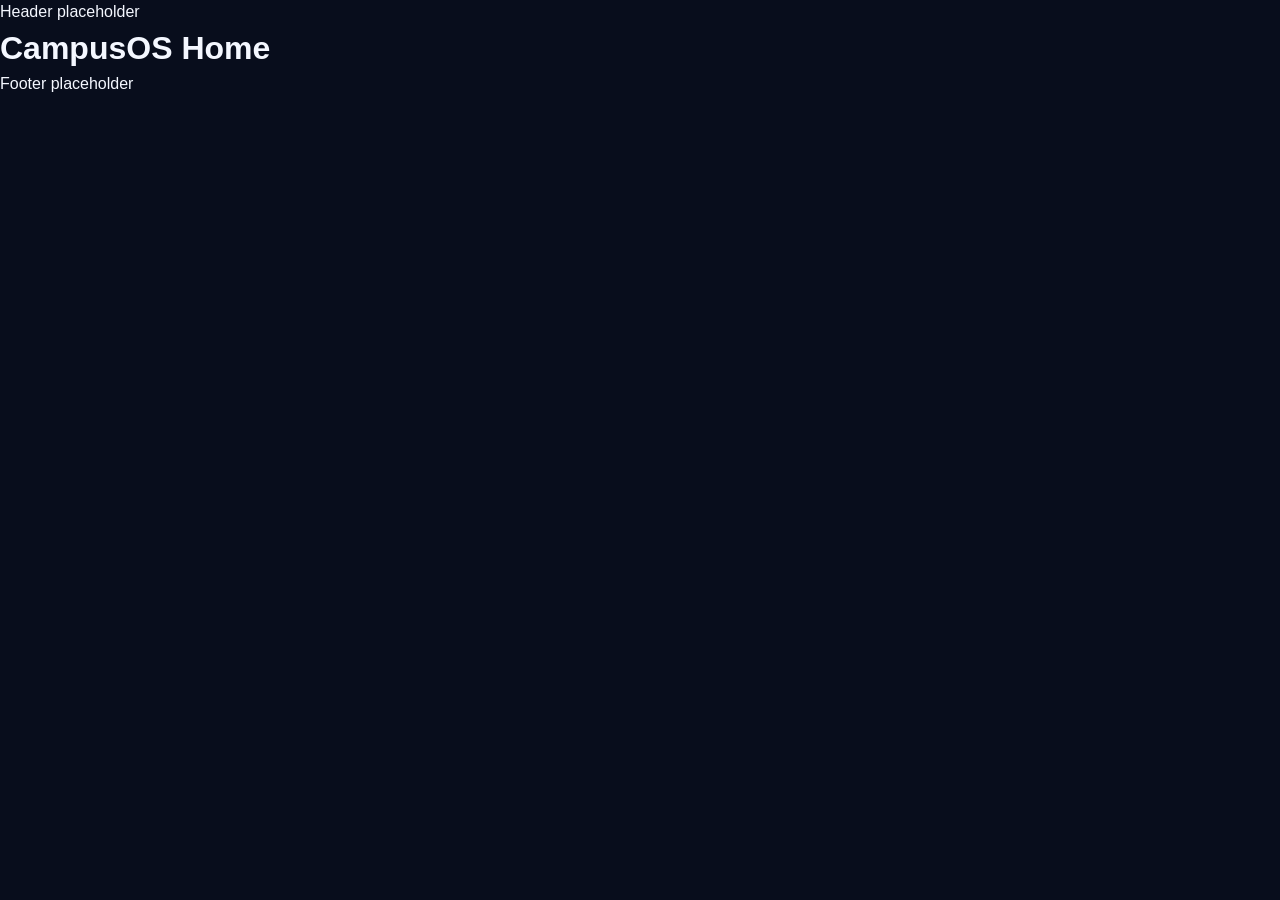
==== campus-os/index.html @ 4cfa447f "Create semantic multi-page project structure" ====
<!doctype html>
<html lang="en">
  <head>
    <meta charset="utf-8">
    <meta name="viewport" content="width=device-width, initial-scale=1">
    <title>CampusOS | Home</title>
    <link rel="stylesheet" href="css/style.css">
    <script src="js/main.js" defer></script>
  </head>
  <body>
    <header>
      <p>Header placeholder</p>
    </header>

    <main>
      <h1>CampusOS Home</h1>
    </main>

    <footer>
      <p>Footer placeholder</p>
    </footer>
  </body>
</html>
---- campus-os/css/style.css ----
:root {
  --background: #080d1c;
  --surface: #10182b;
  --surface-light: #18233b;
  --text-primary: #f4f7ff;
  --text-secondary: #aab5ca;
  --cyan-accent: #43d9ff;
  --violet-accent: #9b7bff;
  --success: #48d597;
  --warning: #f5bd5c;
  --danger: #ff6f91;
  --border-color: rgba(151, 181, 231, 0.22);
  --border-radius: 12px;
  --transition-timing: 180ms ease;
}

*,
*::before,
*::after {
  box-sizing: border-box;
  margin: 0;
  padding: 0;
}

body {
  min-height: 100vh;
  background-color: var(--background);
  color: var(--text-primary);
  font-family: Arial, Helvetica, sans-serif;
  line-height: 1.5;
}
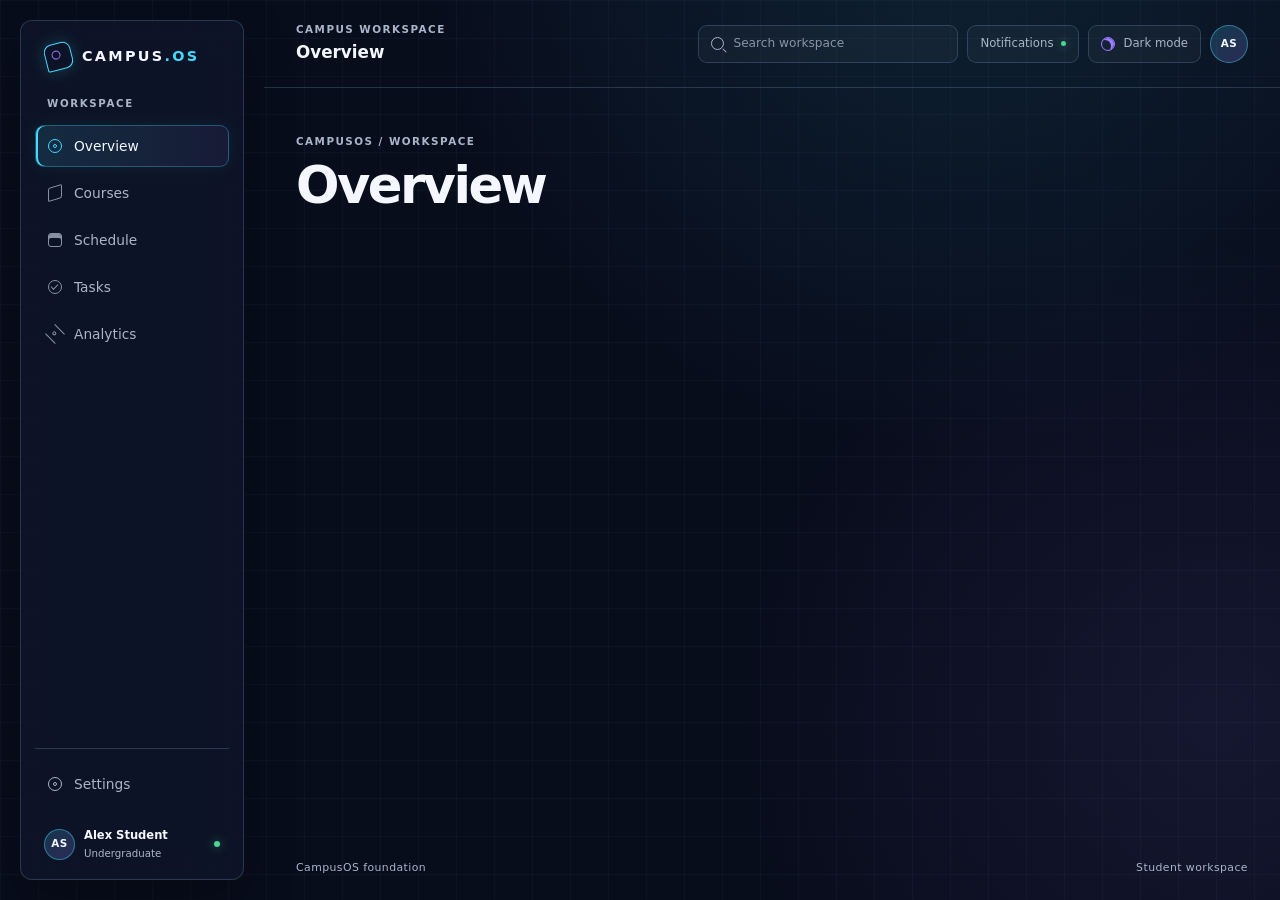
==== commit efa5bcc9: "Build shared CampusOS sidebar and top navigation" ====
--- a/campus-os/index.html
+++ b/campus-os/index.html
@@ -3,21 +3,97 @@
   <head>
     <meta charset="utf-8">
     <meta name="viewport" content="width=device-width, initial-scale=1">
-    <title>CampusOS | Home</title>
+    <title>CampusOS | Overview</title>
     <link rel="stylesheet" href="css/style.css">
     <script src="js/main.js" defer></script>
   </head>
-  <body>
-    <header>
-      <p>Header placeholder</p>
-    </header>
+  <body data-page="overview">
+    <div class="app-shell">
+      <aside class="sidebar" aria-label="CampusOS sidebar">
+        <a class="brand" href="index.html" aria-label="CampusOS overview">
+          <span class="brand-mark" aria-hidden="true"></span>
+          <span class="brand-word">CAMPUS<span>.OS</span></span>
+        </a>
 
-    <main>
-      <h1>CampusOS Home</h1>
-    </main>
+        <nav class="primary-nav" aria-label="Primary navigation">
+          <p class="nav-section-label">Workspace</p>
+          <a class="nav-link" data-page-link="overview" href="index.html">
+            <span class="nav-mark nav-mark-overview" aria-hidden="true"></span>
+            <span>Overview</span>
+          </a>
+          <a class="nav-link" data-page-link="courses" href="courses.html">
+            <span class="nav-mark nav-mark-courses" aria-hidden="true"></span>
+            <span>Courses</span>
+          </a>
+          <a class="nav-link" data-page-link="schedule" href="schedule.html">
+            <span class="nav-mark nav-mark-schedule" aria-hidden="true"></span>
+            <span>Schedule</span>
+          </a>
+          <a class="nav-link" data-page-link="tasks" href="tasks.html">
+            <span class="nav-mark nav-mark-tasks" aria-hidden="true"></span>
+            <span>Tasks</span>
+          </a>
+          <a class="nav-link" data-page-link="analytics" href="analytics.html">
+            <span class="nav-mark nav-mark-analytics" aria-hidden="true"></span>
+            <span>Analytics</span>
+          </a>
+        </nav>
 
-    <footer>
-      <p>Footer placeholder</p>
-    </footer>
+        <div class="sidebar-bottom">
+          <button class="sidebar-action" type="button">
+            <span class="settings-mark" aria-hidden="true"></span>
+            <span>Settings</span>
+          </button>
+
+          <div class="profile-preview">
+            <span class="profile-avatar" aria-hidden="true">AS</span>
+            <span class="profile-copy">
+              <strong>Alex Student</strong>
+              <span>Undergraduate</span>
+            </span>
+            <span class="online-indicator" aria-label="Online"></span>
+          </div>
+        </div>
+      </aside>
+
+      <div class="app-frame">
+        <header class="topbar">
+          <div class="topbar-heading">
+            <span class="topbar-overline">Campus workspace</span>
+            <span class="page-label" data-page-label>Overview</span>
+          </div>
+
+          <div class="topbar-actions">
+            <label class="search-field">
+              <span class="visually-hidden">Search CampusOS</span>
+              <span class="search-mark" aria-hidden="true"></span>
+              <input type="search" placeholder="Search workspace" autocomplete="off">
+            </label>
+
+            <button class="notification-button" type="button" aria-label="View notifications">
+              <span>Notifications</span>
+              <span class="notification-dot" aria-hidden="true"></span>
+            </button>
+
+            <button class="theme-toggle" data-theme-toggle type="button" aria-pressed="false">
+              <span class="theme-indicator" aria-hidden="true"></span>
+              <span data-theme-label>Dark mode</span>
+            </button>
+
+            <button class="top-avatar" type="button" aria-label="Open user profile">AS</button>
+          </div>
+        </header>
+
+        <main class="page-content">
+          <p class="page-kicker">CampusOS / Workspace</p>
+          <h1>Overview</h1>
+        </main>
+
+        <footer class="app-footer">
+          <span>CampusOS foundation</span>
+          <span>Student workspace</span>
+        </footer>
+      </div>
+    </div>
   </body>
 </html>
--- a/campus-os/css/style.css
+++ b/campus-os/css/style.css
@@ -12,6 +12,26 @@
   --border-color: rgba(151, 181, 231, 0.22);
   --border-radius: 12px;
   --transition-timing: 180ms ease;
+  --grid-line: rgba(142, 173, 226, 0.045);
+  --sidebar-background: rgba(14, 22, 40, 0.86);
+  --control-background: rgba(255, 255, 255, 0.035);
+  --shadow-color: rgba(0, 0, 0, 0.3);
+}
+
+:root[data-theme="light"] {
+  color-scheme: light;
+  --background: #edf3fb;
+  --surface: #ffffff;
+  --surface-light: #e2eaf7;
+  --text-primary: #18233b;
+  --text-secondary: #5c6b83;
+  --cyan-accent: #087f9f;
+  --violet-accent: #6950c7;
+  --border-color: rgba(65, 91, 135, 0.2);
+  --grid-line: rgba(65, 91, 135, 0.075);
+  --sidebar-background: rgba(255, 255, 255, 0.8);
+  --control-background: rgba(24, 35, 59, 0.04);
+  --shadow-color: rgba(47, 70, 110, 0.16);
 }
 
 *,
@@ -22,10 +42,540 @@
   padding: 0;
 }
 
+html {
+  color-scheme: dark;
+}
+
 body {
+  position: relative;
+  isolation: isolate;
   min-height: 100vh;
+  overflow-x: hidden;
   background-color: var(--background);
-  color: var(--text-primary);
-  font-family: Arial, Helvetica, sans-serif;
+  background-image:
+    radial-gradient(circle at 75% -10%, rgba(67, 217, 255, 0.1), transparent 34rem),
+    radial-gradient(circle at 95% 80%, rgba(155, 123, 255, 0.09), transparent 30rem);
+  color: var(--text-primary);
+  font-family: Inter, ui-sans-serif, system-ui, -apple-system, BlinkMacSystemFont, "Segoe UI", sans-serif;
   line-height: 1.5;
 }
+
+body::before {
+  position: fixed;
+  z-index: 0;
+  inset: 0;
+  background-image:
+    linear-gradient(var(--grid-line) 1px, transparent 1px),
+    linear-gradient(90deg, var(--grid-line) 1px, transparent 1px);
+  background-size: 38px 38px;
+  content: "";
+  pointer-events: none;
+}
+
+button,
+input {
+  font: inherit;
+}
+
+button,
+a {
+  -webkit-tap-highlight-color: transparent;
+}
+
+button {
+  border: 0;
+}
+
+a {
+  color: inherit;
+  text-decoration: none;
+}
+
+.app-shell {
+  position: relative;
+  z-index: 1;
+  display: grid;
+  grid-template-columns: 264px minmax(0, 1fr);
+  min-height: 100vh;
+  width: 100%;
+}
+
+.sidebar {
+  position: fixed;
+  top: 20px;
+  bottom: 20px;
+  left: 20px;
+  z-index: 2;
+  display: flex;
+  width: 224px;
+  flex-direction: column;
+  padding: 22px 14px 14px;
+  background: var(--sidebar-background);
+  backdrop-filter: blur(18px);
+  border: 1px solid var(--border-color);
+  border-radius: var(--border-radius);
+  box-shadow: 0 20px 50px var(--shadow-color);
+}
+
+.brand {
+  display: inline-flex;
+  align-items: center;
+  gap: 10px;
+  padding: 0 10px 26px;
+}
+
+.brand-mark {
+  position: relative;
+  display: inline-block;
+  width: 27px;
+  height: 27px;
+  border: 1px solid var(--cyan-accent);
+  border-radius: 8px 8px 8px 2px;
+  box-shadow: 0 0 16px rgba(67, 217, 255, 0.22);
+  transform: rotate(-14deg);
+}
+
+.brand-mark::after {
+  position: absolute;
+  top: 6px;
+  left: 6px;
+  width: 9px;
+  height: 9px;
+  border: 1px solid var(--violet-accent);
+  border-radius: 50%;
+  content: "";
+}
+
+.brand-word {
+  color: var(--text-primary);
+  font-size: 0.9rem;
+  font-weight: 750;
+  letter-spacing: 0.16em;
+}
+
+.brand-word span {
+  color: var(--cyan-accent);
+}
+
+.primary-nav {
+  display: flex;
+  flex-direction: column;
+  gap: 5px;
+}
+
+.nav-section-label {
+  padding: 0 12px 9px;
+  color: var(--text-secondary);
+  font-size: 0.64rem;
+  font-weight: 700;
+  letter-spacing: 0.16em;
+  text-transform: uppercase;
+}
+
+.nav-link,
+.sidebar-action {
+  display: flex;
+  align-items: center;
+  gap: 12px;
+  min-height: 42px;
+  padding: 0 12px;
+  border: 1px solid transparent;
+  border-radius: 9px;
+  color: var(--text-secondary);
+  cursor: pointer;
+  font-size: 0.86rem;
+  text-align: left;
+  transition: background-color var(--transition-timing), border-color var(--transition-timing), color var(--transition-timing), box-shadow var(--transition-timing), transform var(--transition-timing);
+}
+
+.nav-link:hover,
+.sidebar-action:hover {
+  background: var(--control-background);
+  color: var(--text-primary);
+  transform: translateX(2px);
+}
+
+.nav-link.is-active {
+  background: linear-gradient(90deg, rgba(67, 217, 255, 0.13), rgba(155, 123, 255, 0.08));
+  border-color: rgba(67, 217, 255, 0.3);
+  box-shadow: inset 2px 0 0 var(--cyan-accent), 0 0 18px rgba(67, 217, 255, 0.08);
+  color: var(--text-primary);
+}
+
+.nav-mark,
+.settings-mark,
+.search-mark,
+.theme-indicator {
+  position: relative;
+  display: inline-block;
+  flex: 0 0 auto;
+}
+
+.nav-mark {
+  width: 14px;
+  height: 14px;
+  border: 1px solid currentColor;
+  opacity: 0.78;
+  transition: border-color var(--transition-timing), opacity var(--transition-timing), transform var(--transition-timing);
+}
+
+.nav-link.is-active .nav-mark,
+.nav-link:hover .nav-mark {
+  color: var(--cyan-accent);
+  opacity: 1;
+}
+
+.nav-mark-overview {
+  border-radius: 50%;
+}
+
+.nav-mark-overview::after,
+.nav-mark-analytics::after {
+  position: absolute;
+  width: 4px;
+  height: 4px;
+  border: 1px solid currentColor;
+  border-radius: 50%;
+  content: "";
+}
+
+.nav-mark-overview::after {
+  top: 4px;
+  left: 4px;
+}
+
+.nav-mark-courses {
+  border-radius: 2px;
+  transform: skewY(-18deg);
+}
+
+.nav-mark-schedule {
+  border-radius: 3px;
+  box-shadow: inset 0 4px 0 currentColor;
+}
+
+.nav-mark-tasks {
+  border-radius: 50%;
+}
+
+.nav-mark-tasks::after {
+  position: absolute;
+  top: 3px;
+  left: 2px;
+  width: 7px;
+  height: 4px;
+  border-bottom: 1px solid currentColor;
+  border-left: 1px solid currentColor;
+  content: "";
+  transform: rotate(-45deg);
+}
+
+.nav-mark-analytics {
+  border-width: 1px 0;
+  transform: rotate(45deg);
+}
+
+.nav-mark-analytics::after {
+  top: 4px;
+  left: 4px;
+}
+
+.sidebar-bottom {
+  display: flex;
+  flex-direction: column;
+  gap: 12px;
+  margin-top: auto;
+  padding-top: 14px;
+  border-top: 1px solid var(--border-color);
+}
+
+.sidebar-action {
+  width: 100%;
+  background: transparent;
+  cursor: pointer;
+}
+
+.settings-mark {
+  width: 14px;
+  height: 14px;
+  border: 1px solid currentColor;
+  border-radius: 50%;
+}
+
+.settings-mark::after {
+  position: absolute;
+  top: 4px;
+  left: 4px;
+  width: 4px;
+  height: 4px;
+  border: 1px solid currentColor;
+  border-radius: 50%;
+  content: "";
+}
+
+.profile-preview {
+  display: flex;
+  align-items: center;
+  gap: 9px;
+  padding: 10px 9px 4px;
+}
+
+.profile-avatar,
+.top-avatar {
+  display: inline-grid;
+  flex: 0 0 auto;
+  place-items: center;
+  border: 1px solid rgba(67, 217, 255, 0.45);
+  border-radius: 50%;
+  background: linear-gradient(145deg, rgba(67, 217, 255, 0.18), rgba(155, 123, 255, 0.22));
+  color: var(--text-primary);
+  font-size: 0.65rem;
+  font-weight: 750;
+  letter-spacing: 0.04em;
+}
+
+.profile-avatar {
+  width: 31px;
+  height: 31px;
+}
+
+.profile-copy {
+  display: flex;
+  min-width: 0;
+  flex: 1;
+  flex-direction: column;
+  gap: 1px;
+}
+
+.profile-copy strong {
+  overflow: hidden;
+  color: var(--text-primary);
+  font-size: 0.72rem;
+  font-weight: 650;
+  text-overflow: ellipsis;
+  white-space: nowrap;
+}
+
+.profile-copy span {
+  color: var(--text-secondary);
+  font-size: 0.64rem;
+}
+
+.online-indicator,
+.notification-dot {
+  display: inline-block;
+  width: 6px;
+  height: 6px;
+  border-radius: 50%;
+  background: var(--success);
+  box-shadow: 0 0 10px rgba(72, 213, 151, 0.55);
+}
+
+.app-frame {
+  display: flex;
+  min-width: 0;
+  min-height: 100vh;
+  flex-direction: column;
+  grid-column: 2;
+}
+
+.topbar {
+  display: flex;
+  min-height: 88px;
+  align-items: center;
+  justify-content: space-between;
+  gap: 20px;
+  padding: 20px 32px;
+  border-bottom: 1px solid var(--border-color);
+}
+
+.topbar-heading {
+  display: flex;
+  flex-direction: column;
+  gap: 2px;
+}
+
+.topbar-overline,
+.page-kicker {
+  color: var(--text-secondary);
+  font-size: 0.65rem;
+  font-weight: 700;
+  letter-spacing: 0.14em;
+  text-transform: uppercase;
+}
+
+.page-label {
+  color: var(--text-primary);
+  font-size: 1.05rem;
+  font-weight: 650;
+}
+
+.topbar-actions {
+  display: flex;
+  align-items: center;
+  justify-content: flex-end;
+  gap: 9px;
+}
+
+.search-field,
+.notification-button,
+.theme-toggle {
+  display: flex;
+  height: 38px;
+  align-items: center;
+  border: 1px solid var(--border-color);
+  border-radius: 9px;
+  background: var(--control-background);
+  color: var(--text-secondary);
+}
+
+.search-field {
+  width: min(27vw, 260px);
+  gap: 9px;
+  padding: 0 12px;
+}
+
+.search-field:focus-within {
+  border-color: rgba(67, 217, 255, 0.55);
+  box-shadow: 0 0 0 3px rgba(67, 217, 255, 0.08);
+}
+
+.search-field input {
+  width: 100%;
+  min-width: 0;
+  border: 0;
+  outline: 0;
+  background: transparent;
+  color: var(--text-primary);
+  font-size: 0.76rem;
+}
+
+.search-field input::placeholder {
+  color: var(--text-secondary);
+  opacity: 0.78;
+}
+
+.search-mark {
+  width: 13px;
+  height: 13px;
+  border: 1px solid currentColor;
+  border-radius: 50%;
+}
+
+.search-mark::after {
+  position: absolute;
+  right: -4px;
+  bottom: -2px;
+  width: 5px;
+  border-top: 1px solid currentColor;
+  content: "";
+  transform: rotate(45deg);
+}
+
+.notification-button,
+.theme-toggle {
+  gap: 8px;
+  padding: 0 12px;
+  cursor: pointer;
+  font-size: 0.73rem;
+  transition: background-color var(--transition-timing), border-color var(--transition-timing), color var(--transition-timing), transform var(--transition-timing);
+}
+
+.notification-button:hover,
+.theme-toggle:hover {
+  border-color: rgba(67, 217, 255, 0.45);
+  background: rgba(67, 217, 255, 0.08);
+  color: var(--text-primary);
+  transform: translateY(-1px);
+}
+
+.notification-dot {
+  width: 5px;
+  height: 5px;
+}
+
+.theme-indicator {
+  width: 14px;
+  height: 14px;
+  border: 1px solid var(--violet-accent);
+  border-radius: 50%;
+  box-shadow: inset -3px 2px 0 var(--violet-accent);
+  transition: background-color var(--transition-timing), box-shadow var(--transition-timing);
+}
+
+:root[data-theme="light"] .theme-indicator {
+  background: var(--warning);
+  border-color: var(--warning);
+  box-shadow: none;
+}
+
+.top-avatar {
+  width: 38px;
+  height: 38px;
+  cursor: pointer;
+  transition: border-color var(--transition-timing), transform var(--transition-timing), box-shadow var(--transition-timing);
+}
+
+.top-avatar:hover {
+  border-color: var(--cyan-accent);
+  box-shadow: 0 0 15px rgba(67, 217, 255, 0.18);
+  transform: translateY(-1px);
+}
+
+.page-content {
+  flex: 1;
+  padding: 46px 32px;
+}
+
+.page-content h1 {
+  max-width: 720px;
+  margin-top: 9px;
+  color: var(--text-primary);
+  font-size: clamp(2rem, 4vw, 3.6rem);
+  font-weight: 650;
+  letter-spacing: -0.05em;
+  line-height: 1.05;
+}
+
+.app-footer {
+  display: flex;
+  justify-content: space-between;
+  gap: 20px;
+  padding: 18px 32px 24px;
+  color: var(--text-secondary);
+  font-size: 0.68rem;
+  letter-spacing: 0.04em;
+}
+
+.visually-hidden {
+  position: absolute;
+  width: 1px;
+  height: 1px;
+  padding: 0;
+  overflow: hidden;
+  clip: rect(0, 0, 0, 0);
+  white-space: nowrap;
+  border: 0;
+}
+
+@media (max-width: 980px) {
+  .app-shell {
+    grid-template-columns: 224px minmax(0, 1fr);
+  }
+
+  .sidebar {
+    left: 14px;
+    width: 196px;
+  }
+
+  .topbar,
+  .page-content,
+  .app-footer {
+    padding-right: 22px;
+    padding-left: 22px;
+  }
+
+  .search-field {
+    width: 190px;
+  }
+}
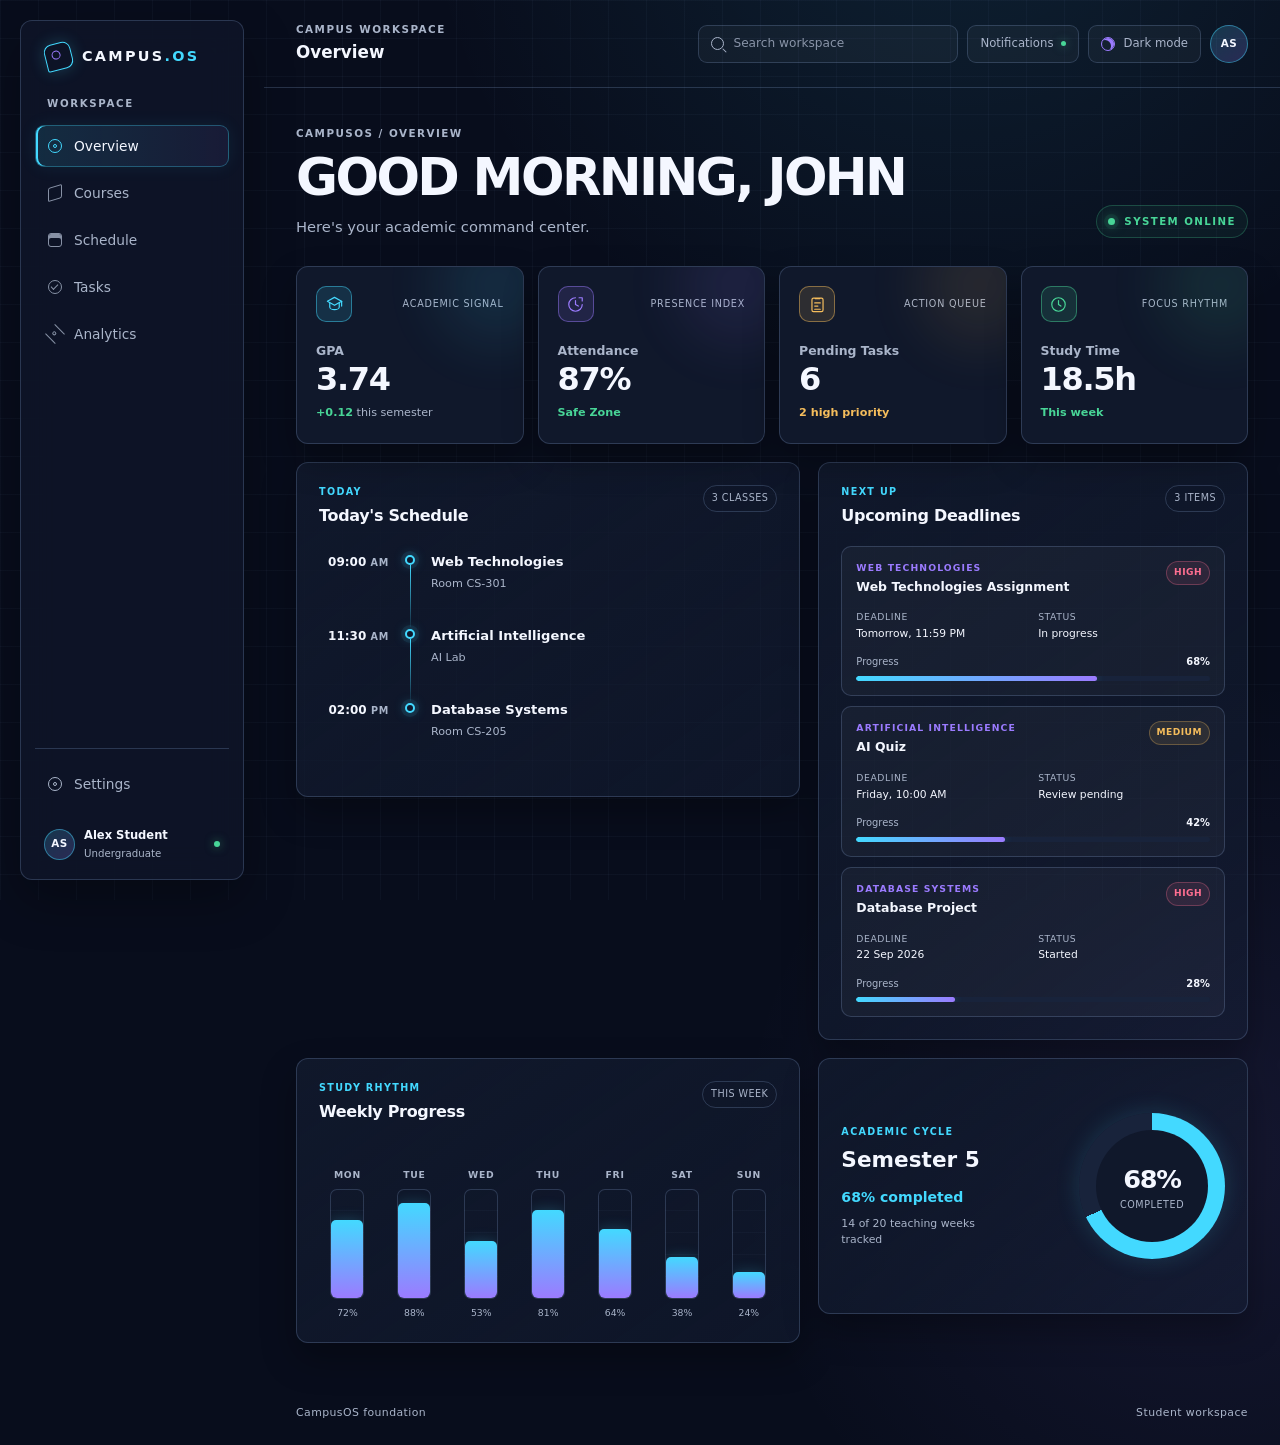
==== commit c49004d2: "Create futuristic academic overview dashboard" ====
--- a/campus-os/index.html
+++ b/campus-os/index.html
@@ -84,9 +84,223 @@
           </div>
         </header>
 
-        <main class="page-content">
-          <p class="page-kicker">CampusOS / Workspace</p>
-          <h1>Overview</h1>
+        <main class="page-content dashboard-content">
+          <section class="welcome-header" aria-labelledby="welcome-heading">
+            <div>
+              <p class="page-kicker">CampusOS / Overview</p>
+              <h1 id="welcome-heading" class="welcome-title"><span data-greeting>Good Evening</span>, John</h1>
+              <p class="welcome-subtitle">Here's your academic command center.</p>
+            </div>
+
+            <div class="system-status" role="status">
+              <span class="status-pulse" aria-hidden="true"></span>
+              <span>SYSTEM ONLINE</span>
+            </div>
+          </section>
+
+          <section aria-labelledby="statistics-heading">
+            <h2 id="statistics-heading" class="visually-hidden">Academic statistics</h2>
+            <div class="stats-grid">
+              <article class="stat-card stat-card-cyan">
+                <div class="stat-card-top">
+                  <span class="stat-icon" aria-hidden="true">
+                    <svg viewBox="0 0 24 24" role="img">
+                      <path d="m3 8 9-5 9 5-9 5-9-5Z"></path>
+                      <path d="M6 10.2V15c0 1.8 2.7 3.5 6 3.5s6-1.7 6-3.5v-4.8"></path>
+                      <path d="M21 8v6"></path>
+                    </svg>
+                  </span>
+                  <span class="stat-category">Academic signal</span>
+                </div>
+                <p class="stat-name">GPA</p>
+                <p class="stat-value">3.74</p>
+                <p class="stat-meta"><span class="stat-positive">+0.12</span> this semester</p>
+              </article>
+
+              <article class="stat-card stat-card-violet">
+                <div class="stat-card-top">
+                  <span class="stat-icon" aria-hidden="true">
+                    <svg viewBox="0 0 24 24" role="img">
+                      <path d="M12 3.5a8.5 8.5 0 1 0 8.5 8.5"></path>
+                      <path d="M12 7v5l3.5 2"></path>
+                      <path d="M16.5 3.5h4v4"></path>
+                    </svg>
+                  </span>
+                  <span class="stat-category">Presence index</span>
+                </div>
+                <p class="stat-name">Attendance</p>
+                <p class="stat-value">87%</p>
+                <p class="stat-meta"><span class="stat-positive">Safe Zone</span></p>
+              </article>
+
+              <article class="stat-card stat-card-warning">
+                <div class="stat-card-top">
+                  <span class="stat-icon" aria-hidden="true">
+                    <svg viewBox="0 0 24 24" role="img">
+                      <rect x="5" y="4" width="14" height="17" rx="2"></rect>
+                      <path d="M9 4.5h6M8.5 10h7M8.5 14h4M8.5 18h7"></path>
+                    </svg>
+                  </span>
+                  <span class="stat-category">Action queue</span>
+                </div>
+                <p class="stat-name">Pending Tasks</p>
+                <p class="stat-value">6</p>
+                <p class="stat-meta"><span class="stat-warning">2 high priority</span></p>
+              </article>
+
+              <article class="stat-card stat-card-success">
+                <div class="stat-card-top">
+                  <span class="stat-icon" aria-hidden="true">
+                    <svg viewBox="0 0 24 24" role="img">
+                      <circle cx="12" cy="12" r="8.5"></circle>
+                      <path d="M12 7v5l3 2"></path>
+                    </svg>
+                  </span>
+                  <span class="stat-category">Focus rhythm</span>
+                </div>
+                <p class="stat-name">Study Time</p>
+                <p class="stat-value">18.5h</p>
+                <p class="stat-meta"><span class="stat-positive">This week</span></p>
+              </article>
+            </div>
+          </section>
+
+          <div class="dashboard-layout">
+            <section class="dashboard-panel schedule-panel" aria-labelledby="schedule-heading">
+              <div class="panel-heading">
+                <div>
+                  <p class="panel-kicker">Today</p>
+                  <h2 id="schedule-heading">Today's Schedule</h2>
+                </div>
+                <span class="panel-tag">3 classes</span>
+              </div>
+
+              <ol class="timeline">
+                <li class="timeline-item">
+                  <time class="timeline-time" datetime="09:00">09:00 <span>AM</span></time>
+                  <span class="timeline-rail" aria-hidden="true"><span class="timeline-node"></span></span>
+                  <div class="timeline-event">
+                    <h3>Web Technologies</h3>
+                    <p>Room CS-301</p>
+                  </div>
+                </li>
+                <li class="timeline-item">
+                  <time class="timeline-time" datetime="11:30">11:30 <span>AM</span></time>
+                  <span class="timeline-rail" aria-hidden="true"><span class="timeline-node"></span></span>
+                  <div class="timeline-event">
+                    <h3>Artificial Intelligence</h3>
+                    <p>AI Lab</p>
+                  </div>
+                </li>
+                <li class="timeline-item">
+                  <time class="timeline-time" datetime="14:00">02:00 <span>PM</span></time>
+                  <span class="timeline-rail" aria-hidden="true"><span class="timeline-node"></span></span>
+                  <div class="timeline-event">
+                    <h3>Database Systems</h3>
+                    <p>Room CS-205</p>
+                  </div>
+                </li>
+              </ol>
+            </section>
+
+            <section class="dashboard-panel deadlines-panel" aria-labelledby="deadlines-heading">
+              <div class="panel-heading">
+                <div>
+                  <p class="panel-kicker">Next up</p>
+                  <h2 id="deadlines-heading">Upcoming Deadlines</h2>
+                </div>
+                <span class="panel-tag">3 items</span>
+              </div>
+
+              <div class="deadline-list">
+                <article class="deadline-card">
+                  <div class="deadline-card-heading">
+                    <div>
+                      <p class="deadline-course">Web Technologies</p>
+                      <h3>Web Technologies Assignment</h3>
+                    </div>
+                    <span class="priority-badge priority-high">High</span>
+                  </div>
+                  <div class="deadline-info">
+                    <span><small>Deadline</small>Tomorrow, 11:59 PM</span>
+                    <span><small>Status</small>In progress</span>
+                  </div>
+                  <div class="deadline-progress">
+                    <div class="progress-label"><span>Progress</span><strong>68%</strong></div>
+                    <div class="progress-track" role="progressbar" aria-label="Web Technologies Assignment progress" aria-valuemin="0" aria-valuemax="100" aria-valuenow="68"><span style="width: 68%"></span></div>
+                  </div>
+                </article>
+
+                <article class="deadline-card">
+                  <div class="deadline-card-heading">
+                    <div>
+                      <p class="deadline-course">Artificial Intelligence</p>
+                      <h3>AI Quiz</h3>
+                    </div>
+                    <span class="priority-badge priority-medium">Medium</span>
+                  </div>
+                  <div class="deadline-info">
+                    <span><small>Deadline</small>Friday, 10:00 AM</span>
+                    <span><small>Status</small>Review pending</span>
+                  </div>
+                  <div class="deadline-progress">
+                    <div class="progress-label"><span>Progress</span><strong>42%</strong></div>
+                    <div class="progress-track" role="progressbar" aria-label="AI Quiz progress" aria-valuemin="0" aria-valuemax="100" aria-valuenow="42"><span style="width: 42%"></span></div>
+                  </div>
+                </article>
+
+                <article class="deadline-card">
+                  <div class="deadline-card-heading">
+                    <div>
+                      <p class="deadline-course">Database Systems</p>
+                      <h3>Database Project</h3>
+                    </div>
+                    <span class="priority-badge priority-high">High</span>
+                  </div>
+                  <div class="deadline-info">
+                    <span><small>Deadline</small>22 Sep 2026</span>
+                    <span><small>Status</small>Started</span>
+                  </div>
+                  <div class="deadline-progress">
+                    <div class="progress-label"><span>Progress</span><strong>28%</strong></div>
+                    <div class="progress-track" role="progressbar" aria-label="Database Project progress" aria-valuemin="0" aria-valuemax="100" aria-valuenow="28"><span style="width: 28%"></span></div>
+                  </div>
+                </article>
+              </div>
+            </section>
+
+            <section class="dashboard-panel weekly-panel" aria-labelledby="weekly-heading">
+              <div class="panel-heading">
+                <div>
+                  <p class="panel-kicker">Study rhythm</p>
+                  <h2 id="weekly-heading">Weekly Progress</h2>
+                </div>
+                <span class="panel-tag">This week</span>
+              </div>
+
+              <ol class="weekly-bars" aria-label="Weekly study progress">
+                <li class="week-day"><span class="day-label">MON</span><span class="bar-track"><span class="bar-fill" style="height: 72%"></span></span><span class="day-value">72%</span></li>
+                <li class="week-day"><span class="day-label">TUE</span><span class="bar-track"><span class="bar-fill" style="height: 88%"></span></span><span class="day-value">88%</span></li>
+                <li class="week-day"><span class="day-label">WED</span><span class="bar-track"><span class="bar-fill" style="height: 53%"></span></span><span class="day-value">53%</span></li>
+                <li class="week-day"><span class="day-label">THU</span><span class="bar-track"><span class="bar-fill" style="height: 81%"></span></span><span class="day-value">81%</span></li>
+                <li class="week-day"><span class="day-label">FRI</span><span class="bar-track"><span class="bar-fill" style="height: 64%"></span></span><span class="day-value">64%</span></li>
+                <li class="week-day"><span class="day-label">SAT</span><span class="bar-track"><span class="bar-fill" style="height: 38%"></span></span><span class="day-value">38%</span></li>
+                <li class="week-day"><span class="day-label">SUN</span><span class="bar-track"><span class="bar-fill" style="height: 24%"></span></span><span class="day-value">24%</span></li>
+              </ol>
+            </section>
+
+            <section class="dashboard-panel semester-panel" aria-labelledby="semester-heading">
+              <div>
+                <p class="panel-kicker">Academic cycle</p>
+                <h2 id="semester-heading">Semester 5</h2>
+                <p class="semester-copy">68% completed</p>
+                <p class="semester-detail">14 of 20 teaching weeks tracked</p>
+              </div>
+              <div class="semester-ring" style="--progress: 68%" role="progressbar" aria-label="Semester 5 progress" aria-valuemin="0" aria-valuemax="100" aria-valuenow="68">
+                <div class="semester-ring-center"><strong>68%</strong><span>completed</span></div>
+              </div>
+            </section>
+          </div>
         </main>
 
         <footer class="app-footer">
--- a/campus-os/css/style.css
+++ b/campus-os/css/style.css
@@ -16,6 +16,7 @@
   --sidebar-background: rgba(14, 22, 40, 0.86);
   --control-background: rgba(255, 255, 255, 0.035);
   --shadow-color: rgba(0, 0, 0, 0.3);
+  --panel-sheen: rgba(24, 35, 59, 0.42);
 }
 
 :root[data-theme="light"] {
@@ -32,6 +33,7 @@
   --sidebar-background: rgba(255, 255, 255, 0.8);
   --control-background: rgba(24, 35, 59, 0.04);
   --shadow-color: rgba(47, 70, 110, 0.16);
+  --panel-sheen: rgba(226, 234, 247, 0.72);
 }
 
 *,
@@ -579,3 +581,591 @@
     width: 190px;
   }
 }
+
+.dashboard-content {
+  padding-top: 38px;
+  padding-bottom: 44px;
+}
+
+.welcome-header {
+  display: flex;
+  align-items: flex-end;
+  justify-content: space-between;
+  gap: 24px;
+}
+
+.welcome-title {
+  margin-top: 8px;
+  color: var(--text-primary);
+  font-size: clamp(2rem, 4vw, 3.55rem);
+  font-weight: 650;
+  letter-spacing: -0.055em;
+  line-height: 1.05;
+  text-transform: uppercase;
+}
+
+.welcome-subtitle {
+  margin-top: 12px;
+  color: var(--text-secondary);
+  font-size: 0.92rem;
+}
+
+.system-status {
+  display: inline-flex;
+  flex: 0 0 auto;
+  align-items: center;
+  gap: 9px;
+  padding: 8px 11px;
+  border: 1px solid rgba(72, 213, 151, 0.25);
+  border-radius: 999px;
+  background: rgba(72, 213, 151, 0.055);
+  color: var(--success);
+  font-size: 0.64rem;
+  font-weight: 750;
+  letter-spacing: 0.14em;
+}
+
+.status-pulse {
+  width: 7px;
+  height: 7px;
+  border-radius: 50%;
+  background: var(--success);
+  box-shadow: 0 0 0 4px rgba(72, 213, 151, 0.08), 0 0 12px rgba(72, 213, 151, 0.6);
+}
+
+.stats-grid {
+  display: grid;
+  grid-template-columns: repeat(4, minmax(0, 1fr));
+  gap: 14px;
+  margin-top: 28px;
+}
+
+.stat-card {
+  --card-accent: var(--cyan-accent);
+  --card-accent-soft: rgba(67, 217, 255, 0.13);
+  --card-border-color: rgba(67, 217, 255, 0.45);
+  position: relative;
+  min-width: 0;
+  min-height: 178px;
+  overflow: hidden;
+  padding: 19px;
+  border: 1px solid var(--border-color);
+  border-radius: var(--border-radius);
+  background: var(--surface);
+  box-shadow: 0 16px 35px var(--shadow-color);
+  transition: border-color var(--transition-timing), box-shadow var(--transition-timing), transform var(--transition-timing);
+}
+
+.stat-card::after {
+  position: absolute;
+  top: -42px;
+  right: -34px;
+  width: 120px;
+  height: 120px;
+  border-radius: 50%;
+  background: var(--card-accent);
+  content: "";
+  filter: blur(30px);
+  opacity: 0.1;
+  pointer-events: none;
+}
+
+.stat-card:hover {
+  border-color: var(--card-accent);
+  box-shadow: 0 20px 38px var(--shadow-color), 0 0 22px var(--card-accent-soft);
+  transform: translateY(-4px);
+}
+
+.stat-card-cyan {
+  --card-accent: var(--cyan-accent);
+}
+
+.stat-card-violet {
+  --card-accent: var(--violet-accent);
+  --card-accent-soft: rgba(155, 123, 255, 0.13);
+  --card-border-color: rgba(155, 123, 255, 0.45);
+}
+
+.stat-card-warning {
+  --card-accent: var(--warning);
+  --card-accent-soft: rgba(245, 189, 92, 0.13);
+  --card-border-color: rgba(245, 189, 92, 0.45);
+}
+
+.stat-card-success {
+  --card-accent: var(--success);
+  --card-accent-soft: rgba(72, 213, 151, 0.13);
+  --card-border-color: rgba(72, 213, 151, 0.45);
+}
+
+.stat-card-top {
+  display: flex;
+  align-items: center;
+  justify-content: space-between;
+  gap: 10px;
+}
+
+.stat-icon {
+  display: inline-grid;
+  width: 36px;
+  height: 36px;
+  place-items: center;
+  border: 1px solid var(--card-border-color);
+  border-radius: 10px;
+  background: var(--card-accent-soft);
+  color: var(--card-accent);
+}
+
+.stat-icon svg {
+  width: 19px;
+  height: 19px;
+  fill: none;
+  stroke: currentColor;
+  stroke-linecap: round;
+  stroke-linejoin: round;
+  stroke-width: 1.5;
+}
+
+.stat-category {
+  color: var(--text-secondary);
+  font-size: 0.6rem;
+  letter-spacing: 0.08em;
+  text-transform: uppercase;
+}
+
+.stat-name {
+  margin-top: 20px;
+  color: var(--text-secondary);
+  font-size: 0.78rem;
+  font-weight: 650;
+}
+
+.stat-value {
+  margin-top: 1px;
+  color: var(--text-primary);
+  font-size: 2rem;
+  font-weight: 650;
+  letter-spacing: -0.04em;
+  line-height: 1.1;
+}
+
+.stat-meta {
+  margin-top: 8px;
+  color: var(--text-secondary);
+  font-size: 0.7rem;
+}
+
+.stat-positive {
+  color: var(--success);
+  font-weight: 650;
+}
+
+.stat-warning {
+  color: var(--warning);
+  font-weight: 650;
+}
+
+.dashboard-layout {
+  display: grid;
+  grid-template-columns: minmax(0, 1.08fr) minmax(320px, 0.92fr);
+  align-items: start;
+  gap: 18px;
+  margin-top: 18px;
+}
+
+.dashboard-panel {
+  min-width: 0;
+  padding: 22px;
+  border: 1px solid var(--border-color);
+  border-radius: var(--border-radius);
+  background: linear-gradient(145deg, var(--surface), var(--panel-sheen));
+  box-shadow: 0 16px 35px var(--shadow-color);
+}
+
+.panel-heading {
+  display: flex;
+  align-items: flex-start;
+  justify-content: space-between;
+  gap: 16px;
+}
+
+.panel-kicker {
+  color: var(--cyan-accent);
+  font-size: 0.6rem;
+  font-weight: 750;
+  letter-spacing: 0.14em;
+  text-transform: uppercase;
+}
+
+.panel-heading h2 {
+  margin-top: 4px;
+  color: var(--text-primary);
+  font-size: 1rem;
+  font-weight: 650;
+  letter-spacing: -0.02em;
+}
+
+.panel-tag {
+  flex: 0 0 auto;
+  padding: 5px 8px;
+  border: 1px solid var(--border-color);
+  border-radius: 999px;
+  color: var(--text-secondary);
+  font-size: 0.6rem;
+  letter-spacing: 0.05em;
+  text-transform: uppercase;
+}
+
+.timeline {
+  list-style: none;
+  margin-top: 24px;
+}
+
+.timeline-item {
+  display: grid;
+  grid-template-columns: 70px 18px minmax(0, 1fr);
+  gap: 12px;
+  min-height: 74px;
+}
+
+.timeline-time {
+  padding-top: 1px;
+  color: var(--text-primary);
+  font-size: 0.75rem;
+  font-weight: 700;
+  text-align: right;
+}
+
+.timeline-time span {
+  color: var(--text-secondary);
+  font-size: 0.6rem;
+  font-weight: 650;
+  letter-spacing: 0.08em;
+}
+
+.timeline-rail {
+  position: relative;
+  display: flex;
+  justify-content: center;
+}
+
+.timeline-item:not(:last-child) .timeline-rail::after {
+  position: absolute;
+  top: 13px;
+  bottom: -1px;
+  width: 1px;
+  background: linear-gradient(var(--cyan-accent), rgba(67, 217, 255, 0.08));
+  content: "";
+}
+
+.timeline-node {
+  position: relative;
+  z-index: 1;
+  display: block;
+  width: 10px;
+  height: 10px;
+  margin-top: 3px;
+  border: 2px solid var(--cyan-accent);
+  border-radius: 50%;
+  background: var(--surface);
+  box-shadow: 0 0 0 4px rgba(67, 217, 255, 0.08), 0 0 12px rgba(67, 217, 255, 0.35);
+}
+
+.timeline-event {
+  min-width: 0;
+  padding-bottom: 18px;
+}
+
+.timeline-event h3 {
+  overflow: hidden;
+  color: var(--text-primary);
+  font-size: 0.82rem;
+  font-weight: 650;
+  text-overflow: ellipsis;
+  white-space: nowrap;
+}
+
+.timeline-event p {
+  margin-top: 4px;
+  color: var(--text-secondary);
+  font-size: 0.7rem;
+}
+
+.deadline-list {
+  display: grid;
+  gap: 10px;
+  margin-top: 18px;
+}
+
+.deadline-card {
+  min-width: 0;
+  padding: 14px;
+  border: 1px solid var(--border-color);
+  border-radius: 10px;
+  background: var(--control-background);
+  transition: border-color var(--transition-timing), transform var(--transition-timing);
+}
+
+.deadline-card:hover {
+  border-color: rgba(155, 123, 255, 0.42);
+  transform: translateY(-2px);
+}
+
+.deadline-card-heading {
+  display: flex;
+  align-items: flex-start;
+  justify-content: space-between;
+  gap: 12px;
+}
+
+.deadline-course {
+  overflow: hidden;
+  color: var(--violet-accent);
+  font-size: 0.58rem;
+  font-weight: 750;
+  letter-spacing: 0.12em;
+  text-overflow: ellipsis;
+  text-transform: uppercase;
+  white-space: nowrap;
+}
+
+.deadline-card h3 {
+  margin-top: 3px;
+  color: var(--text-primary);
+  font-size: 0.78rem;
+  font-weight: 650;
+}
+
+.priority-badge {
+  flex: 0 0 auto;
+  padding: 4px 7px;
+  border-radius: 999px;
+  font-size: 0.57rem;
+  font-weight: 750;
+  letter-spacing: 0.05em;
+  text-transform: uppercase;
+}
+
+.priority-high {
+  border: 1px solid rgba(255, 111, 145, 0.3);
+  background: rgba(255, 111, 145, 0.1);
+  color: var(--danger);
+}
+
+.priority-medium {
+  border: 1px solid rgba(245, 189, 92, 0.3);
+  background: rgba(245, 189, 92, 0.1);
+  color: var(--warning);
+}
+
+.deadline-info {
+  display: grid;
+  grid-template-columns: 1fr 1fr;
+  gap: 10px;
+  margin-top: 14px;
+  color: var(--text-primary);
+  font-size: 0.67rem;
+}
+
+.deadline-info small {
+  display: block;
+  margin-bottom: 2px;
+  color: var(--text-secondary);
+  font-size: 0.58rem;
+  letter-spacing: 0.06em;
+  text-transform: uppercase;
+}
+
+.deadline-progress {
+  margin-top: 13px;
+}
+
+.progress-label {
+  display: flex;
+  justify-content: space-between;
+  color: var(--text-secondary);
+  font-size: 0.62rem;
+}
+
+.progress-label strong {
+  color: var(--text-primary);
+  font-weight: 650;
+}
+
+.progress-track {
+  height: 5px;
+  margin-top: 6px;
+  overflow: hidden;
+  border-radius: 999px;
+  background: var(--surface-light);
+}
+
+.progress-track > span {
+  display: block;
+  width: 0;
+  height: 100%;
+  border-radius: inherit;
+  background: linear-gradient(90deg, var(--cyan-accent), var(--violet-accent));
+  box-shadow: 0 0 10px rgba(67, 217, 255, 0.32);
+}
+
+.weekly-panel {
+  min-height: 256px;
+}
+
+.weekly-bars {
+  display: grid;
+  grid-template-columns: repeat(7, minmax(0, 1fr));
+  align-items: end;
+  gap: 10px;
+  min-height: 178px;
+  margin-top: 18px;
+  list-style: none;
+}
+
+.week-day {
+  display: flex;
+  height: 168px;
+  align-items: center;
+  flex-direction: column;
+  justify-content: flex-end;
+  gap: 7px;
+}
+
+.day-value {
+  color: var(--text-secondary);
+  font-size: 0.58rem;
+}
+
+.day-label {
+  color: var(--text-secondary);
+  font-size: 0.58rem;
+  font-weight: 750;
+  letter-spacing: 0.08em;
+}
+
+.bar-track {
+  display: flex;
+  width: min(100%, 34px);
+  height: 110px;
+  align-items: flex-end;
+  overflow: hidden;
+  border: 1px solid var(--border-color);
+  border-radius: 7px;
+  background: repeating-linear-gradient(to top, transparent 0 21px, rgba(142, 173, 226, 0.08) 22px);
+}
+
+.bar-fill {
+  display: block;
+  width: 100%;
+  border-radius: 5px 5px 0 0;
+  background: linear-gradient(to top, var(--violet-accent), var(--cyan-accent));
+  box-shadow: 0 0 14px rgba(67, 217, 255, 0.22);
+}
+
+.semester-panel {
+  display: flex;
+  min-height: 256px;
+  align-items: center;
+  justify-content: space-between;
+  gap: 20px;
+}
+
+.semester-panel h2 {
+  margin-top: 5px;
+  color: var(--text-primary);
+  font-size: 1.35rem;
+  font-weight: 650;
+}
+
+.semester-copy {
+  margin-top: 11px;
+  color: var(--cyan-accent);
+  font-size: 0.88rem;
+  font-weight: 650;
+}
+
+.semester-detail {
+  max-width: 150px;
+  margin-top: 7px;
+  color: var(--text-secondary);
+  font-size: 0.68rem;
+}
+
+.semester-ring {
+  display: grid;
+  width: 146px;
+  height: 146px;
+  flex: 0 0 auto;
+  place-items: center;
+  border-radius: 50%;
+  background: conic-gradient(var(--cyan-accent) 0 var(--progress), var(--surface-light) var(--progress) 100%);
+  box-shadow: 0 0 25px rgba(67, 217, 255, 0.16);
+}
+
+.semester-ring-center {
+  display: flex;
+  width: 112px;
+  height: 112px;
+  align-items: center;
+  justify-content: center;
+  flex-direction: column;
+  border-radius: 50%;
+  background: var(--surface);
+}
+
+.semester-ring-center strong {
+  color: var(--text-primary);
+  font-size: 1.6rem;
+  font-weight: 650;
+  letter-spacing: -0.05em;
+}
+
+.semester-ring-center span {
+  color: var(--text-secondary);
+  font-size: 0.6rem;
+  letter-spacing: 0.06em;
+  text-transform: uppercase;
+}
+
+@media (max-width: 1120px) {
+  .stats-grid {
+    grid-template-columns: repeat(2, minmax(0, 1fr));
+  }
+
+  .dashboard-layout {
+    grid-template-columns: minmax(0, 1fr);
+  }
+}
+
+@media (max-width: 600px) {
+  .dashboard-content {
+    padding-top: 30px;
+  }
+
+  .welcome-header {
+    align-items: flex-start;
+    flex-direction: column;
+  }
+
+  .stats-grid {
+    grid-template-columns: minmax(0, 1fr);
+  }
+
+  .dashboard-panel {
+    padding: 18px;
+  }
+
+  .deadline-info {
+    grid-template-columns: minmax(0, 1fr);
+  }
+
+  .semester-panel {
+    align-items: flex-start;
+    flex-direction: column;
+  }
+
+  .semester-ring {
+    align-self: center;
+  }
+}
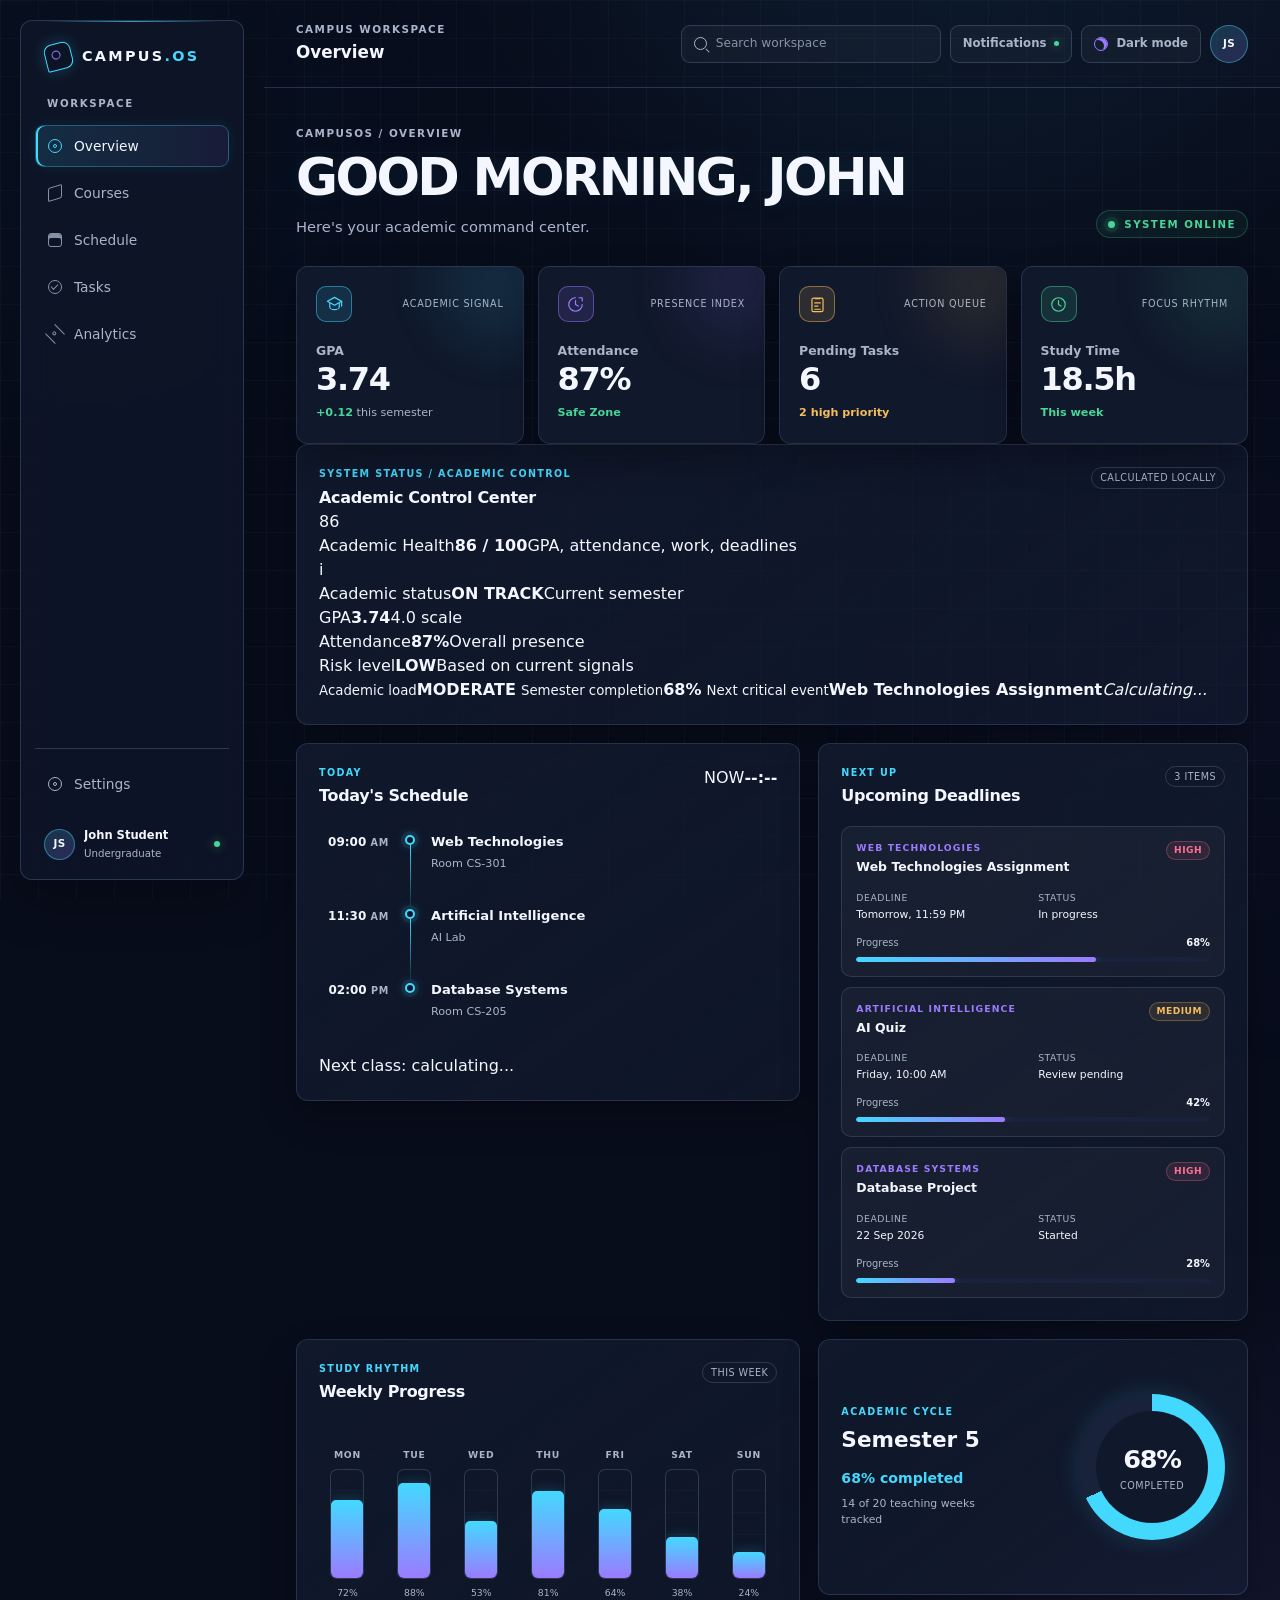
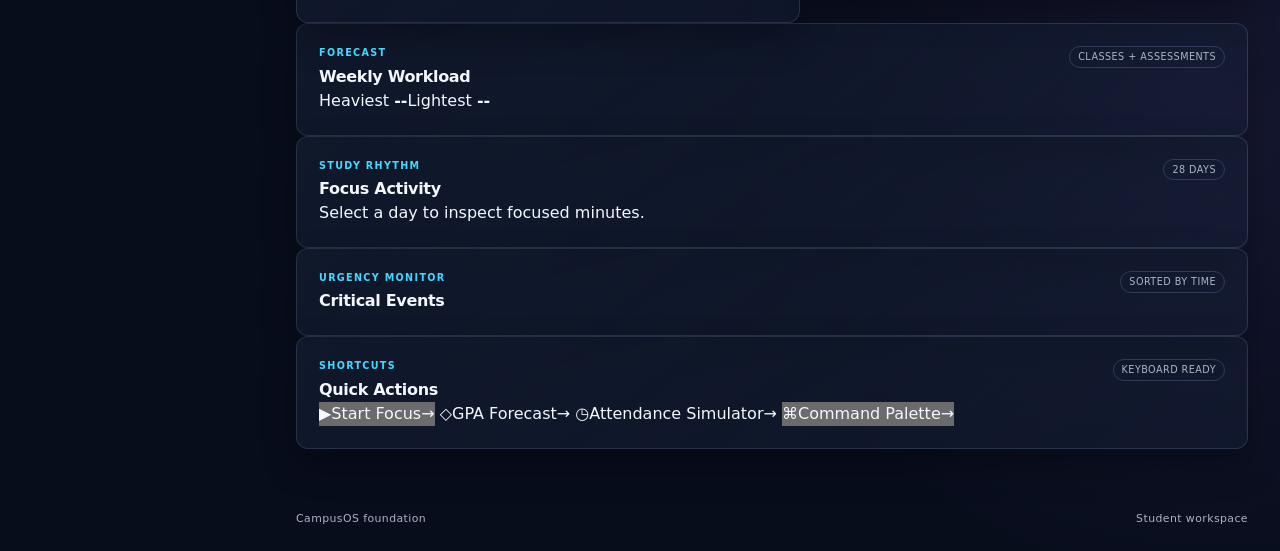
==== commit dd5aa74e: "Enhance CampusOS with advanced analytics and dashboard features - Added advanced analytics sections " ====
--- a/campus-os/index.html
+++ b/campus-os/index.html
@@ -4,12 +4,30 @@
     <meta charset="utf-8">
     <meta name="viewport" content="width=device-width, initial-scale=1">
     <title>CampusOS | Overview</title>
-    <link rel="stylesheet" href="css/style.css">
+    <link rel="stylesheet" href="css/base.css">
+    <link rel="stylesheet" href="css/layout.css">
+    <link rel="stylesheet" href="css/components.css">
+    <link rel="stylesheet" href="css/pages.css">
+    <link rel="stylesheet" href="css/advanced.css">
+    <link rel="stylesheet" href="css/responsive.css">
+    <script src="js/data.js" defer></script>
+    <script src="js/utils.js" defer></script>
     <script src="js/main.js" defer></script>
+    <script src="js/theme.js" defer></script>
+    <script src="js/personalization.js" defer></script>
+    <script src="js/navigation.js" defer></script>
+    <script src="js/search.js" defer></script>
+    <script src="js/command-palette.js" defer></script>
+    <script src="js/focus.js" defer></script>
+    <script src="js/notifications.js" defer></script>
+    <script src="js/dashboard.js" defer></script>
   </head>
   <body data-page="overview">
     <div class="app-shell">
-      <aside class="sidebar" aria-label="CampusOS sidebar">
+      <aside class="sidebar" id="campus-sidebar" data-sidebar aria-label="CampusOS sidebar">
+        <button class="sidebar-close" data-sidebar-close type="button" aria-label="Close navigation">
+          <span class="close-mark" aria-hidden="true"></span>
+        </button>
         <a class="brand" href="index.html" aria-label="CampusOS overview">
           <span class="brand-mark" aria-hidden="true"></span>
           <span class="brand-word">CAMPUS<span>.OS</span></span>
@@ -40,15 +58,15 @@
         </nav>
 
         <div class="sidebar-bottom">
-          <button class="sidebar-action" type="button">
+          <button class="sidebar-action" data-settings-open type="button">
             <span class="settings-mark" aria-hidden="true"></span>
             <span>Settings</span>
           </button>
 
           <div class="profile-preview">
-            <span class="profile-avatar" aria-hidden="true">AS</span>
+            <span class="profile-avatar" aria-hidden="true">JS</span>
             <span class="profile-copy">
-              <strong>Alex Student</strong>
+              <strong>John Student</strong>
               <span>Undergraduate</span>
             </span>
             <span class="online-indicator" aria-label="Online"></span>
@@ -56,21 +74,26 @@
         </div>
       </aside>
 
+      <button class="sidebar-overlay" data-sidebar-overlay type="button" aria-label="Close navigation" aria-hidden="true" tabindex="-1"></button>
+
       <div class="app-frame">
         <header class="topbar">
+          <button class="mobile-menu-button" data-sidebar-open type="button" aria-label="Open navigation" aria-controls="campus-sidebar" aria-expanded="false">
+            <span class="hamburger-mark" aria-hidden="true"></span>
+          </button>
           <div class="topbar-heading">
             <span class="topbar-overline">Campus workspace</span>
             <span class="page-label" data-page-label>Overview</span>
           </div>
 
           <div class="topbar-actions">
-            <label class="search-field">
+            <label class="search-field" data-universal-search-trigger>
               <span class="visually-hidden">Search CampusOS</span>
               <span class="search-mark" aria-hidden="true"></span>
-              <input type="search" placeholder="Search workspace" autocomplete="off">
+              <input data-universal-search type="search" placeholder="Search workspace" aria-label="Search CampusOS" autocomplete="off">
             </label>
 
-            <button class="notification-button" type="button" aria-label="View notifications">
+            <button class="notification-button" data-notification-toggle type="button" aria-label="View notifications">
               <span>Notifications</span>
               <span class="notification-dot" aria-hidden="true"></span>
             </button>
@@ -80,11 +103,11 @@
               <span data-theme-label>Dark mode</span>
             </button>
 
-            <button class="top-avatar" type="button" aria-label="Open user profile">AS</button>
+            <button class="top-avatar" type="button" aria-label="Open user profile">JS</button>
           </div>
         </header>
 
-        <main class="page-content dashboard-content">
+        <main class="page-content dashboard-content" data-dashboard-page>
           <section class="welcome-header" aria-labelledby="welcome-heading">
             <div>
               <p class="page-kicker">CampusOS / Overview</p>
@@ -165,6 +188,32 @@
             </div>
           </section>
 
+          <section class="dashboard-panel control-center-panel" id="control-center" data-control-center aria-labelledby="control-center-heading">
+            <div class="panel-heading">
+              <div>
+                <p class="panel-kicker">System status / Academic control</p>
+                <h2 id="control-center-heading">Academic Control Center</h2>
+              </div>
+              <span class="panel-tag">Calculated locally</span>
+            </div>
+            <div class="control-center-grid">
+              <div class="health-score">
+                <div class="health-score__ring" data-health-ring style="--health-progress: 86%"><span data-academic-health>86</span></div>
+                <div class="health-score__copy"><span class="health-score__label">Academic Health</span><strong class="control-center-item__value"><span data-academic-health-label>86</span> / 100</strong><span class="control-center-item__detail">GPA, attendance, work, deadlines</span></div>
+                <span class="info-button" role="img" title="GPA 35%, attendance 30%, work completion 20%, deadline readiness 15%" aria-label="Academic Health Score uses GPA, attendance, work completion, and deadline readiness">i</span>
+              </div>
+              <div class="control-center-item"><span class="control-center-item__label">Academic status</span><strong class="control-center-item__value" data-academic-status>ON TRACK</strong><span class="control-center-item__detail">Current semester</span></div>
+              <div class="control-center-item"><span class="control-center-item__label">GPA</span><strong class="control-center-item__value" data-health-gpa>3.74</strong><span class="control-center-item__detail">4.0 scale</span></div>
+              <div class="control-center-item"><span class="control-center-item__label">Attendance</span><strong class="control-center-item__value" data-health-attendance>87%</strong><span class="control-center-item__detail">Overall presence</span></div>
+              <div class="control-center-item"><span class="control-center-item__label">Risk level</span><strong class="control-center-item__value risk-low" data-academic-risk>LOW</strong><span class="control-center-item__detail">Based on current signals</span></div>
+            </div>
+            <div class="control-center-secondary">
+              <span><small>Academic load</small><strong data-academic-load>MODERATE</strong></span>
+              <span><small>Semester completion</small><strong data-semester-completion>68%</strong></span>
+              <span><small>Next critical event</small><strong data-critical-event>Web Technologies Assignment</strong><em data-critical-countdown>Calculating...</em></span>
+            </div>
+          </section>
+
           <div class="dashboard-layout">
             <section class="dashboard-panel schedule-panel" aria-labelledby="schedule-heading">
               <div class="panel-heading">
@@ -172,10 +221,10 @@
                   <p class="panel-kicker">Today</p>
                   <h2 id="schedule-heading">Today's Schedule</h2>
                 </div>
-                <span class="panel-tag">3 classes</span>
-              </div>
-
-              <ol class="timeline">
+                <span class="timeline-now-readout"><span>NOW</span><strong data-live-now>--:--</strong></span>
+              </div>
+
+              <ol class="timeline" data-live-timeline>
                 <li class="timeline-item">
                   <time class="timeline-time" datetime="09:00">09:00 <span>AM</span></time>
                   <span class="timeline-rail" aria-hidden="true"><span class="timeline-node"></span></span>
@@ -201,6 +250,7 @@
                   </div>
                 </li>
               </ol>
+              <p class="timeline-next-class" data-next-class-summary>Next class: calculating...</p>
             </section>
 
             <section class="dashboard-panel deadlines-panel" aria-labelledby="deadlines-heading">
@@ -301,6 +351,47 @@
               </div>
             </section>
           </div>
+
+          <div class="advanced-dashboard-grid">
+            <section class="dashboard-panel workload-panel" aria-labelledby="workload-heading">
+              <div class="panel-heading">
+                <div><p class="panel-kicker">Forecast</p><h2 id="workload-heading">Weekly Workload</h2></div>
+                <span class="panel-tag">Classes + assessments</span>
+              </div>
+              <div class="workload-list" data-workload-list></div>
+              <div class="workload-insights"><span>Heaviest <strong data-heaviest-day>--</strong></span><span>Lightest <strong data-lightest-day>--</strong></span></div>
+            </section>
+
+            <section class="dashboard-panel heatmap-panel" aria-labelledby="heatmap-heading">
+              <div class="panel-heading">
+                <div><p class="panel-kicker">Study rhythm</p><h2 id="heatmap-heading">Focus Activity</h2></div>
+                <span class="panel-tag">28 days</span>
+              </div>
+              <div class="study-heatmap-wrap"><div class="study-heatmap" data-study-heatmap></div></div>
+              <p class="heatmap-tooltip" data-heatmap-tooltip>Select a day to inspect focused minutes.</p>
+            </section>
+
+            <section class="dashboard-panel critical-events-panel" id="events" aria-labelledby="critical-events-heading">
+              <div class="panel-heading">
+                <div><p class="panel-kicker">Urgency monitor</p><h2 id="critical-events-heading">Critical Events</h2></div>
+                <span class="panel-tag">Sorted by time</span>
+              </div>
+              <div class="critical-events-list" data-critical-events></div>
+            </section>
+
+            <section class="dashboard-panel quick-actions-panel" aria-labelledby="quick-actions-heading">
+              <div class="panel-heading">
+                <div><p class="panel-kicker">Shortcuts</p><h2 id="quick-actions-heading">Quick Actions</h2></div>
+                <span class="panel-tag">Keyboard ready</span>
+              </div>
+              <div class="quick-actions">
+                <button class="quick-action" data-focus-open type="button"><span>▶</span><span>Start Focus</span><span aria-hidden="true">→</span></button>
+                <a class="quick-action" href="analytics.html#forecast"><span>◇</span><span>GPA Forecast</span><span aria-hidden="true">→</span></a>
+                <a class="quick-action" href="analytics.html#attendance-risk"><span>◷</span><span>Attendance Simulator</span><span aria-hidden="true">→</span></a>
+                <button class="quick-action" data-command-open type="button"><span>⌘</span><span>Command Palette</span><span aria-hidden="true">→</span></button>
+              </div>
+            </section>
+          </div>
         </main>
 
         <footer class="app-footer">
--- a/campus-os/css/base.css
+++ b/campus-os/css/base.css
@@ -0,0 +1,140 @@
+/* Foundation: variables, reset, typography, and global element defaults. */
+
+:root {
+  --background: #080d1c;
+  --surface: #10182b;
+  --surface-light: #18233b;
+  --text-primary: #f4f7ff;
+  --text-secondary: #aab5ca;
+  --cyan-accent: #43d9ff;
+  --violet-accent: #9b7bff;
+  --success: #48d597;
+  --warning: #f5bd5c;
+  --danger: #ff6f91;
+  --border-color: rgba(151, 181, 231, 0.22);
+  --border-radius: 12px;
+  --transition-timing: 180ms ease;
+  --grid-line: rgba(142, 173, 226, 0.045);
+  --sidebar-background: rgba(14, 22, 40, 0.86);
+  --control-background: rgba(255, 255, 255, 0.035);
+  --shadow-color: rgba(0, 0, 0, 0.3);
+  --panel-sheen: rgba(24, 35, 59, 0.42);
+}
+
+:root[data-theme="light"] {
+  color-scheme: light;
+  --background: #edf3fb;
+  --surface: #ffffff;
+  --surface-light: #e2eaf7;
+  --text-primary: #18233b;
+  --text-secondary: #5c6b83;
+  --cyan-accent: #087f9f;
+  --violet-accent: #6950c7;
+  --border-color: rgba(65, 91, 135, 0.2);
+  --grid-line: rgba(65, 91, 135, 0.075);
+  --sidebar-background: rgba(255, 255, 255, 0.8);
+  --control-background: rgba(24, 35, 59, 0.04);
+  --shadow-color: rgba(47, 70, 110, 0.16);
+  --panel-sheen: rgba(226, 234, 247, 0.72);
+}
+
+*,
+*::before,
+*::after {
+  box-sizing: border-box;
+  margin: 0;
+  padding: 0;
+}
+
+html {
+  color-scheme: dark;
+}
+
+body {
+  position: relative;
+  isolation: isolate;
+  min-height: 100vh;
+  overflow-x: hidden;
+  background-color: var(--background);
+  background-image:
+    radial-gradient(circle at 75% -10%, rgba(67, 217, 255, 0.1), transparent 34rem),
+    radial-gradient(circle at 95% 80%, rgba(155, 123, 255, 0.09), transparent 30rem);
+  color: var(--text-primary);
+  font-family: Inter, ui-sans-serif, system-ui, -apple-system, BlinkMacSystemFont, "Segoe UI", sans-serif;
+  line-height: 1.5;
+  text-rendering: optimizeLegibility;
+}
+
+body::before {
+  position: fixed;
+  z-index: 0;
+  inset: 0;
+  background-image:
+    linear-gradient(var(--grid-line) 1px, transparent 1px),
+    linear-gradient(90deg, var(--grid-line) 1px, transparent 1px);
+  background-size: 38px 38px;
+  content: "";
+  pointer-events: none;
+}
+
+/* A slow, low-contrast glow gives the shell depth without distracting from content. */
+body::after {
+  position: fixed;
+  z-index: 0;
+  inset: -18%;
+  background:
+    radial-gradient(circle at 18% 24%, rgba(67, 217, 255, 0.08), transparent 24rem),
+    radial-gradient(circle at 82% 70%, rgba(155, 123, 255, 0.07), transparent 27rem);
+  content: "";
+  opacity: 0.36;
+  pointer-events: none;
+  animation: campus-background-glow 18s ease-in-out infinite alternate;
+}
+
+button,
+input {
+  font: inherit;
+}
+
+button,
+a {
+  -webkit-tap-highlight-color: transparent;
+}
+
+button {
+  border: 0;
+}
+
+a {
+  color: inherit;
+  text-decoration: none;
+}
+
+.visually-hidden {
+  position: absolute;
+  width: 1px;
+  height: 1px;
+  padding: 0;
+  overflow: hidden;
+  clip: rect(0, 0, 0, 0);
+  white-space: nowrap;
+  border: 0;
+}
+
+/* Keep keyboard focus visible across buttons, links, and form controls. */
+:focus-visible {
+  outline: 2px solid var(--cyan-accent);
+  outline-offset: 3px;
+}
+
+/* Respect users who prefer less movement. */
+@media (prefers-reduced-motion: reduce) {
+  *,
+  *::before,
+  *::after {
+    animation-duration: 0.01ms !important;
+    animation-iteration-count: 1 !important;
+    scroll-behavior: auto !important;
+    transition-duration: 0.01ms !important;
+  }
+}
--- a/campus-os/css/layout.css
+++ b/campus-os/css/layout.css
@@ -0,0 +1,478 @@
+/* Layout: shared application shell, sidebar, top bar, and page frame. */
+
+.app-shell {
+  position: relative;
+  z-index: 1;
+  display: grid;
+  grid-template-columns: 264px minmax(0, 1fr);
+  min-height: 100vh;
+  width: 100%;
+}
+
+.sidebar {
+  position: fixed;
+  top: 20px;
+  bottom: 20px;
+  left: 20px;
+  z-index: 2;
+  display: flex;
+  width: 224px;
+  flex-direction: column;
+  padding: 22px 14px 14px;
+  background: var(--sidebar-background);
+  backdrop-filter: blur(18px);
+  border: 1px solid var(--border-color);
+  border-radius: var(--border-radius);
+  box-shadow: 0 20px 50px var(--shadow-color);
+}
+
+.sidebar::before {
+  position: absolute;
+  top: 0;
+  right: 22px;
+  left: 22px;
+  height: 1px;
+  background: linear-gradient(90deg, transparent, var(--cyan-accent), transparent);
+  content: "";
+  opacity: 0.7;
+}
+
+.brand {
+  display: inline-flex;
+  align-items: center;
+  gap: 10px;
+  padding: 0 10px 26px;
+}
+
+.brand-mark {
+  position: relative;
+  display: inline-block;
+  width: 27px;
+  height: 27px;
+  border: 1px solid var(--cyan-accent);
+  border-radius: 8px 8px 8px 2px;
+  box-shadow: 0 0 16px rgba(67, 217, 255, 0.22);
+  transform: rotate(-14deg);
+}
+
+.brand-mark::after {
+  position: absolute;
+  top: 6px;
+  left: 6px;
+  width: 9px;
+  height: 9px;
+  border: 1px solid var(--violet-accent);
+  border-radius: 50%;
+  content: "";
+}
+
+.brand-word {
+  color: var(--text-primary);
+  font-size: 0.9rem;
+  font-weight: 750;
+  letter-spacing: 0.16em;
+}
+
+.brand-word span {
+  color: var(--cyan-accent);
+}
+
+.primary-nav {
+  display: flex;
+  flex-direction: column;
+  gap: 5px;
+}
+
+.nav-section-label {
+  padding: 0 12px 9px;
+  color: var(--text-secondary);
+  font-size: 0.64rem;
+  font-weight: 700;
+  letter-spacing: 0.16em;
+  text-transform: uppercase;
+}
+
+.nav-link,
+.sidebar-action {
+  display: flex;
+  align-items: center;
+  gap: 12px;
+  min-height: 42px;
+  padding: 0 12px;
+  border: 1px solid transparent;
+  border-radius: 9px;
+  color: var(--text-secondary);
+  cursor: pointer;
+  font-size: 0.86rem;
+  text-align: left;
+  transition: background-color var(--transition-timing), border-color var(--transition-timing), color var(--transition-timing), box-shadow var(--transition-timing), transform var(--transition-timing);
+}
+
+.nav-link:hover,
+.sidebar-action:hover {
+  background: var(--control-background);
+  color: var(--text-primary);
+  transform: translateX(2px);
+}
+
+.nav-link.is-active {
+  background: linear-gradient(90deg, rgba(67, 217, 255, 0.13), rgba(155, 123, 255, 0.08));
+  border-color: rgba(67, 217, 255, 0.3);
+  box-shadow: inset 2px 0 0 var(--cyan-accent), 0 0 18px rgba(67, 217, 255, 0.08);
+  color: var(--text-primary);
+}
+
+.nav-mark,
+.settings-mark,
+.search-mark,
+.theme-indicator {
+  position: relative;
+  display: inline-block;
+  flex: 0 0 auto;
+}
+
+.nav-mark {
+  width: 14px;
+  height: 14px;
+  border: 1px solid currentColor;
+  opacity: 0.78;
+  transition: border-color var(--transition-timing), opacity var(--transition-timing), transform var(--transition-timing);
+}
+
+.nav-link.is-active .nav-mark,
+.nav-link:hover .nav-mark {
+  color: var(--cyan-accent);
+  opacity: 1;
+}
+
+.nav-mark-overview {
+  border-radius: 50%;
+}
+
+.nav-mark-overview::after,
+.nav-mark-analytics::after {
+  position: absolute;
+  width: 4px;
+  height: 4px;
+  border: 1px solid currentColor;
+  border-radius: 50%;
+  content: "";
+}
+
+.nav-mark-overview::after {
+  top: 4px;
+  left: 4px;
+}
+
+.nav-mark-courses {
+  border-radius: 2px;
+  transform: skewY(-18deg);
+}
+
+.nav-mark-schedule {
+  border-radius: 3px;
+  box-shadow: inset 0 4px 0 currentColor;
+}
+
+.nav-mark-tasks {
+  border-radius: 50%;
+}
+
+.nav-mark-tasks::after {
+  position: absolute;
+  top: 3px;
+  left: 2px;
+  width: 7px;
+  height: 4px;
+  border-bottom: 1px solid currentColor;
+  border-left: 1px solid currentColor;
+  content: "";
+  transform: rotate(-45deg);
+}
+
+.nav-mark-analytics {
+  border-width: 1px 0;
+  transform: rotate(45deg);
+}
+
+.nav-mark-analytics::after {
+  top: 4px;
+  left: 4px;
+}
+
+.sidebar-bottom {
+  display: flex;
+  flex-direction: column;
+  gap: 12px;
+  margin-top: auto;
+  padding-top: 14px;
+  border-top: 1px solid var(--border-color);
+}
+
+.sidebar-action {
+  width: 100%;
+  background: transparent;
+  cursor: pointer;
+}
+
+.settings-mark {
+  width: 14px;
+  height: 14px;
+  border: 1px solid currentColor;
+  border-radius: 50%;
+}
+
+.settings-mark::after {
+  position: absolute;
+  top: 4px;
+  left: 4px;
+  width: 4px;
+  height: 4px;
+  border: 1px solid currentColor;
+  border-radius: 50%;
+  content: "";
+}
+
+.profile-preview {
+  display: flex;
+  align-items: center;
+  gap: 9px;
+  padding: 10px 9px 4px;
+}
+
+.profile-avatar,
+.top-avatar {
+  display: inline-grid;
+  flex: 0 0 auto;
+  place-items: center;
+  border: 1px solid rgba(67, 217, 255, 0.45);
+  border-radius: 50%;
+  background: linear-gradient(145deg, rgba(67, 217, 255, 0.18), rgba(155, 123, 255, 0.22));
+  color: var(--text-primary);
+  font-size: 0.65rem;
+  font-weight: 750;
+  letter-spacing: 0.04em;
+}
+
+.profile-avatar {
+  width: 31px;
+  height: 31px;
+}
+
+.profile-copy {
+  display: flex;
+  min-width: 0;
+  flex: 1;
+  flex-direction: column;
+  gap: 1px;
+}
+
+.profile-copy strong {
+  overflow: hidden;
+  color: var(--text-primary);
+  font-size: 0.72rem;
+  font-weight: 650;
+  text-overflow: ellipsis;
+  white-space: nowrap;
+}
+
+.profile-copy span {
+  color: var(--text-secondary);
+  font-size: 0.64rem;
+}
+
+.online-indicator,
+.notification-dot {
+  display: inline-block;
+  width: 6px;
+  height: 6px;
+  border-radius: 50%;
+  background: var(--success);
+  box-shadow: 0 0 10px rgba(72, 213, 151, 0.55);
+}
+
+.app-frame {
+  display: flex;
+  min-width: 0;
+  min-height: 100vh;
+  flex-direction: column;
+  grid-column: 2;
+}
+
+.topbar {
+  display: flex;
+  min-height: 88px;
+  align-items: center;
+  justify-content: space-between;
+  gap: 20px;
+  padding: 20px 32px;
+  border-bottom: 1px solid var(--border-color);
+  background: linear-gradient(90deg, rgba(8, 13, 28, 0.12), rgba(16, 24, 43, 0.2));
+  transition: background-color var(--transition-timing), border-color var(--transition-timing);
+}
+
+.topbar-heading {
+  display: flex;
+  flex-direction: column;
+  gap: 2px;
+}
+
+.topbar-overline,
+.page-kicker {
+  color: var(--text-secondary);
+  font-size: 0.65rem;
+  font-weight: 700;
+  letter-spacing: 0.14em;
+  text-transform: uppercase;
+}
+
+.page-label {
+  color: var(--text-primary);
+  font-size: 1.05rem;
+  font-weight: 650;
+}
+
+.topbar-actions {
+  display: flex;
+  align-items: center;
+  justify-content: flex-end;
+  gap: 9px;
+}
+
+.search-field,
+.notification-button,
+.theme-toggle {
+  display: flex;
+  height: 38px;
+  align-items: center;
+  border: 1px solid var(--border-color);
+  border-radius: 9px;
+  background: var(--control-background);
+  color: var(--text-secondary);
+}
+
+.search-field {
+  width: min(27vw, 260px);
+  gap: 9px;
+  padding: 0 12px;
+}
+
+.search-field:focus-within {
+  border-color: rgba(67, 217, 255, 0.55);
+  box-shadow: 0 0 0 3px rgba(67, 217, 255, 0.08);
+}
+
+.search-field input {
+  width: 100%;
+  min-width: 0;
+  border: 0;
+  outline: 0;
+  background: transparent;
+  color: var(--text-primary);
+  font-size: 0.76rem;
+}
+
+.search-field input::placeholder {
+  color: var(--text-secondary);
+  opacity: 0.78;
+}
+
+.search-mark {
+  width: 13px;
+  height: 13px;
+  border: 1px solid currentColor;
+  border-radius: 50%;
+}
+
+.search-mark::after {
+  position: absolute;
+  right: -4px;
+  bottom: -2px;
+  width: 5px;
+  border-top: 1px solid currentColor;
+  content: "";
+  transform: rotate(45deg);
+}
+
+.notification-button,
+.theme-toggle {
+  gap: 8px;
+  padding: 0 12px;
+  cursor: pointer;
+  font-size: 0.73rem;
+  transition: background-color var(--transition-timing), border-color var(--transition-timing), color var(--transition-timing), transform var(--transition-timing);
+}
+
+.notification-button:hover,
+.theme-toggle:hover {
+  border-color: rgba(67, 217, 255, 0.45);
+  background: rgba(67, 217, 255, 0.08);
+  color: var(--text-primary);
+  transform: translateY(-1px);
+}
+
+.notification-dot {
+  width: 5px;
+  height: 5px;
+}
+
+.theme-indicator {
+  width: 14px;
+  height: 14px;
+  border: 1px solid var(--violet-accent);
+  border-radius: 50%;
+  box-shadow: inset -3px 2px 0 var(--violet-accent);
+  transition: background-color var(--transition-timing), box-shadow var(--transition-timing);
+}
+
+:root[data-theme="light"] .theme-indicator {
+  background: var(--warning);
+  border-color: var(--warning);
+  box-shadow: none;
+}
+
+.top-avatar {
+  width: 38px;
+  height: 38px;
+  cursor: pointer;
+  transition: border-color var(--transition-timing), transform var(--transition-timing), box-shadow var(--transition-timing);
+}
+
+.top-avatar:hover {
+  border-color: var(--cyan-accent);
+  box-shadow: 0 0 15px rgba(67, 217, 255, 0.18);
+  transform: translateY(-1px);
+}
+
+.page-content {
+  flex: 1;
+  padding: 46px 32px;
+  animation: campus-page-enter 420ms ease-out both;
+}
+
+.page-content h1 {
+  max-width: 720px;
+  margin-top: 9px;
+  color: var(--text-primary);
+  font-size: clamp(2rem, 4vw, 3.6rem);
+  font-weight: 650;
+  letter-spacing: -0.05em;
+  line-height: 1.05;
+}
+
+.app-footer {
+  display: flex;
+  justify-content: space-between;
+  gap: 20px;
+  padding: 18px 32px 24px;
+  color: var(--text-secondary);
+  font-size: 0.68rem;
+  letter-spacing: 0.04em;
+}
+
+.mobile-menu-button,
+.sidebar-close,
+.sidebar-overlay {
+  display: none;
+}
+
--- a/campus-os/css/components.css
+++ b/campus-os/css/components.css
@@ -0,0 +1,90 @@
+/* Components: reusable modal and interaction primitives. */
+
+body.modal-open {
+  overflow: hidden;
+}
+
+button {
+  color: inherit;
+  transition: background-color var(--transition-timing), border-color var(--transition-timing), color var(--transition-timing), box-shadow var(--transition-timing), transform var(--transition-timing);
+}
+
+button:active:not(:disabled) {
+  transform: translateY(0) scale(0.98);
+}
+
+button:disabled {
+  cursor: not-allowed;
+  opacity: 0.58;
+}
+
+.modal-overlay {
+  position: absolute;
+  inset: 0;
+  background: rgba(3, 7, 17, 0.76);
+  backdrop-filter: blur(5px);
+}
+
+.modal-dialog {
+  position: relative;
+  z-index: 1;
+  width: min(100%, 540px);
+  max-height: calc(100vh - 40px);
+  overflow-y: auto;
+  padding: 28px;
+  border: 1px solid rgba(67, 217, 255, 0.38);
+  border-radius: var(--border-radius);
+  background: var(--surface);
+  box-shadow: 0 28px 70px rgba(0, 0, 0, 0.45), 0 0 26px rgba(67, 217, 255, 0.12);
+  animation: modal-enter 180ms ease-out;
+}
+
+@keyframes modal-enter {
+  from {
+    opacity: 0;
+    transform: translateY(8px) scale(0.98);
+  }
+
+  to {
+    opacity: 1;
+    transform: translateY(0) scale(1);
+  }
+}
+
+.modal-close {
+  position: absolute;
+  top: 15px;
+  right: 16px;
+  display: grid;
+  width: 30px;
+  height: 30px;
+  place-items: center;
+  border: 1px solid var(--border-color);
+  border-radius: 50%;
+  background: transparent;
+  color: var(--text-secondary);
+  cursor: pointer;
+  font-size: 1.2rem;
+  line-height: 1;
+  transition: background-color var(--transition-timing), border-color var(--transition-timing), color var(--transition-timing);
+}
+
+.modal-close:hover {
+  border-color: var(--cyan-accent);
+  background: rgba(67, 217, 255, 0.1);
+  color: var(--text-primary);
+}
+
+.modal-close:active {
+  transform: scale(0.94);
+}
+
+.modal-dialog h2 {
+  margin-top: 5px;
+  padding-right: 35px;
+  color: var(--text-primary);
+  font-size: 1.45rem;
+  font-weight: 650;
+  letter-spacing: -0.035em;
+}
+
--- a/campus-os/css/pages.css
+++ b/campus-os/css/pages.css
@@ -0,0 +1,2666 @@
+/* Pages: dashboard, courses, schedule, tasks, and analytics styles. */
+
+.courses-content {
+  padding-top: 38px;
+  padding-bottom: 44px;
+}
+
+.courses-hero {
+  display: flex;
+  align-items: flex-end;
+  justify-content: space-between;
+  gap: 24px;
+}
+
+.courses-hero h1 {
+  margin-top: 8px;
+  color: var(--text-primary);
+  font-size: clamp(2rem, 4vw, 3.5rem);
+  font-weight: 650;
+  letter-spacing: -0.055em;
+  line-height: 1.05;
+}
+
+.courses-subtitle {
+  margin-top: 11px;
+  color: var(--text-secondary);
+  font-size: 0.92rem;
+}
+
+.course-metrics {
+  display: flex;
+  flex: 0 0 auto;
+  border: 1px solid var(--border-color);
+  border-radius: var(--border-radius);
+  background: var(--surface);
+  box-shadow: 0 14px 30px var(--shadow-color);
+}
+
+.course-metric {
+  display: flex;
+  min-width: 126px;
+  padding: 14px 17px;
+  align-items: flex-start;
+  flex-direction: column;
+  gap: 2px;
+}
+
+.course-metric + .course-metric {
+  border-left: 1px solid var(--border-color);
+}
+
+.course-metric strong {
+  color: var(--cyan-accent);
+  font-size: 1.45rem;
+  font-weight: 650;
+  line-height: 1;
+}
+
+.course-metric span {
+  color: var(--text-secondary);
+  font-size: 0.63rem;
+  letter-spacing: 0.05em;
+  text-transform: uppercase;
+}
+
+.course-tools {
+  display: flex;
+  align-items: center;
+  gap: 12px;
+  margin-top: 30px;
+  padding: 11px;
+  border: 1px solid var(--border-color);
+  border-radius: var(--border-radius);
+  background: var(--control-background);
+}
+
+.course-search {
+  display: flex;
+  min-width: 220px;
+  height: 40px;
+  flex: 1 1 280px;
+  align-items: center;
+  gap: 10px;
+  padding: 0 12px;
+  border: 1px solid var(--border-color);
+  border-radius: 9px;
+  background: var(--surface);
+  color: var(--text-secondary);
+}
+
+.course-search:focus-within {
+  border-color: rgba(67, 217, 255, 0.55);
+  box-shadow: 0 0 0 3px rgba(67, 217, 255, 0.08);
+}
+
+.course-search input {
+  width: 100%;
+  min-width: 0;
+  border: 0;
+  outline: 0;
+  background: transparent;
+  color: var(--text-primary);
+  font-size: 0.76rem;
+}
+
+.course-search input::placeholder {
+  color: var(--text-secondary);
+  opacity: 0.8;
+}
+
+.course-filters {
+  display: flex;
+  flex: 0 0 auto;
+  align-items: center;
+  gap: 5px;
+}
+
+.filter-button {
+  min-height: 32px;
+  padding: 0 10px;
+  border: 1px solid transparent;
+  border-radius: 7px;
+  background: transparent;
+  color: var(--text-secondary);
+  cursor: pointer;
+  font-size: 0.68rem;
+  transition: background-color var(--transition-timing), border-color var(--transition-timing), color var(--transition-timing), transform var(--transition-timing);
+}
+
+.filter-button:hover {
+  border-color: var(--border-color);
+  background: var(--surface-light);
+  color: var(--text-primary);
+  transform: translateY(-1px);
+}
+
+.filter-button.is-active {
+  border-color: rgba(67, 217, 255, 0.35);
+  background: rgba(67, 217, 255, 0.12);
+  color: var(--cyan-accent);
+}
+
+.course-result-summary {
+  flex: 0 0 auto;
+  color: var(--text-secondary);
+  font-size: 0.64rem;
+  white-space: nowrap;
+}
+
+.course-section-heading {
+  display: flex;
+  align-items: flex-end;
+  justify-content: space-between;
+  gap: 18px;
+  margin-top: 31px;
+}
+
+.course-section-heading h2 {
+  margin-top: 4px;
+  color: var(--text-primary);
+  font-size: 1.1rem;
+  font-weight: 650;
+  letter-spacing: -0.025em;
+}
+
+.course-grid {
+  display: grid;
+  grid-template-columns: repeat(3, minmax(0, 1fr));
+  gap: 16px;
+  margin-top: 16px;
+}
+
+.course-card {
+  --course-accent: var(--cyan-accent);
+  --course-soft: rgba(67, 217, 255, 0.09);
+  display: flex;
+  min-width: 0;
+  min-height: 320px;
+  overflow: hidden;
+  padding: 18px;
+  flex-direction: column;
+  border: 1px solid var(--border-color);
+  border-radius: var(--border-radius);
+  background: var(--surface);
+  box-shadow: 0 15px 32px var(--shadow-color);
+  transition: border-color var(--transition-timing), box-shadow var(--transition-timing), transform var(--transition-timing);
+}
+
+.course-card::before {
+  width: 46px;
+  height: 2px;
+  margin-bottom: 15px;
+  border-radius: 999px;
+  background: var(--course-accent);
+  box-shadow: 0 0 12px var(--course-accent);
+  content: "";
+}
+
+.course-card:hover {
+  border-color: var(--course-accent);
+  box-shadow: 0 21px 38px var(--shadow-color), 0 0 20px var(--course-soft);
+  transform: translateY(-4px);
+}
+
+.course-accent-violet {
+  --course-accent: var(--violet-accent);
+  --course-soft: rgba(155, 123, 255, 0.12);
+}
+
+.course-accent-success {
+  --course-accent: var(--success);
+  --course-soft: rgba(72, 213, 151, 0.12);
+}
+
+.course-accent-warning {
+  --course-accent: var(--warning);
+  --course-soft: rgba(245, 189, 92, 0.12);
+}
+
+.course-card-header {
+  display: flex;
+  align-items: center;
+  justify-content: space-between;
+  gap: 10px;
+}
+
+.course-icon {
+  display: inline-grid;
+  width: 38px;
+  height: 38px;
+  place-items: center;
+  border: 1px solid var(--course-accent);
+  border-radius: 10px;
+  background: var(--course-soft);
+  color: var(--course-accent);
+}
+
+.course-icon svg {
+  width: 20px;
+  height: 20px;
+  fill: none;
+  stroke: currentColor;
+  stroke-linecap: round;
+  stroke-linejoin: round;
+  stroke-width: 1.45;
+}
+
+.course-category {
+  padding: 5px 7px;
+  border: 1px solid var(--border-color);
+  border-radius: 999px;
+  color: var(--text-secondary);
+  font-size: 0.57rem;
+  font-weight: 750;
+  letter-spacing: 0.08em;
+  text-transform: uppercase;
+}
+
+.course-code {
+  margin-top: 19px;
+  color: var(--course-accent);
+  font-size: 0.62rem;
+  font-weight: 750;
+  letter-spacing: 0.14em;
+}
+
+.course-title {
+  margin-top: 4px;
+  color: var(--text-primary);
+  font-size: 1.02rem;
+  font-weight: 650;
+  letter-spacing: -0.02em;
+  line-height: 1.2;
+}
+
+.course-instructor {
+  margin-top: 7px;
+  color: var(--text-secondary);
+  font-size: 0.7rem;
+}
+
+.course-meta {
+  display: flex;
+  align-items: center;
+  justify-content: space-between;
+  gap: 8px;
+  margin-top: auto;
+  padding-top: 18px;
+  color: var(--text-secondary);
+  font-size: 0.63rem;
+}
+
+.course-meta strong {
+  color: var(--course-accent);
+  font-size: 0.58rem;
+  font-weight: 750;
+  letter-spacing: 0.05em;
+}
+
+.course-progress-bar {
+  height: 5px;
+  margin-top: 7px;
+  overflow: hidden;
+  border-radius: 999px;
+  background: var(--surface-light);
+}
+
+.course-progress-bar > span {
+  display: block;
+  height: 100%;
+  border-radius: inherit;
+  background: linear-gradient(90deg, var(--course-accent), var(--cyan-accent));
+  box-shadow: 0 0 10px var(--course-soft);
+}
+
+.course-next {
+  display: flex;
+  align-items: center;
+  justify-content: space-between;
+  gap: 8px;
+  margin-top: 14px;
+  color: var(--text-secondary);
+  font-size: 0.62rem;
+}
+
+.course-next strong {
+  color: var(--text-primary);
+  font-size: 0.63rem;
+  font-weight: 600;
+  text-align: right;
+}
+
+.view-course-button {
+  display: flex;
+  width: 100%;
+  min-height: 34px;
+  align-items: center;
+  justify-content: space-between;
+  gap: 10px;
+  margin-top: 15px;
+  padding: 0 11px;
+  border: 1px solid var(--border-color);
+  border-radius: 8px;
+  background: transparent;
+  color: var(--text-primary);
+  cursor: pointer;
+  font-size: 0.68rem;
+  transition: background-color var(--transition-timing), border-color var(--transition-timing), color var(--transition-timing), transform var(--transition-timing);
+}
+
+.view-course-button span:last-child {
+  color: var(--course-accent);
+  font-size: 1rem;
+  line-height: 1;
+}
+
+.view-course-button:hover {
+  border-color: var(--course-accent);
+  background: var(--course-soft);
+  color: var(--course-accent);
+  transform: translateX(2px);
+}
+
+.course-no-results {
+  margin-top: 22px;
+  padding: 24px;
+  border: 1px dashed var(--border-color);
+  border-radius: var(--border-radius);
+  color: var(--text-secondary);
+  font-size: 0.8rem;
+  text-align: center;
+}
+
+.course-card[hidden],
+.course-no-results[hidden],
+.course-modal[hidden] {
+  display: none;
+}
+
+.course-modal {
+  position: fixed;
+  z-index: 20;
+  inset: 0;
+  display: grid;
+  place-items: center;
+  padding: 20px;
+}
+
+.modal-course-code {
+  color: var(--cyan-accent);
+  font-size: 0.62rem;
+  font-weight: 750;
+  letter-spacing: 0.14em;
+}
+
+.modal-course-instructor {
+  margin-top: 6px;
+  color: var(--text-secondary);
+  font-size: 0.76rem;
+}
+
+.modal-details {
+  display: grid;
+  grid-template-columns: 1fr 1fr;
+  gap: 12px;
+  margin-top: 24px;
+}
+
+.modal-details div {
+  padding: 12px;
+  border: 1px solid var(--border-color);
+  border-radius: 9px;
+  background: var(--control-background);
+}
+
+.modal-details dt {
+  color: var(--text-secondary);
+  font-size: 0.58rem;
+  letter-spacing: 0.06em;
+  text-transform: uppercase;
+}
+
+.modal-details dd {
+  margin-top: 4px;
+  color: var(--text-primary);
+  font-size: 0.72rem;
+  font-weight: 650;
+}
+
+.modal-assessment {
+  display: flex;
+  margin-top: 12px;
+  padding: 14px;
+  flex-direction: column;
+  gap: 4px;
+  border-left: 2px solid var(--violet-accent);
+  background: rgba(155, 123, 255, 0.08);
+}
+
+.modal-assessment span {
+  color: var(--text-secondary);
+  font-size: 0.6rem;
+  letter-spacing: 0.08em;
+  text-transform: uppercase;
+}
+
+.modal-assessment strong {
+  color: var(--text-primary);
+  font-size: 0.78rem;
+  font-weight: 650;
+}
+
+.schedule-content {
+  padding-top: 38px;
+  padding-bottom: 44px;
+}
+
+.schedule-hero {
+  display: flex;
+  align-items: flex-end;
+  justify-content: space-between;
+  gap: 24px;
+}
+
+.schedule-hero h1 {
+  margin-top: 8px;
+  color: var(--text-primary);
+  font-size: clamp(2rem, 4vw, 3.5rem);
+  font-weight: 650;
+  letter-spacing: -0.055em;
+  line-height: 1.05;
+}
+
+.schedule-subtitle {
+  margin-top: 11px;
+  color: var(--text-secondary);
+  font-size: 0.92rem;
+}
+
+.week-controls {
+  display: flex;
+  flex: 0 0 auto;
+  align-items: center;
+  gap: 8px;
+  padding: 6px;
+  border: 1px solid var(--border-color);
+  border-radius: var(--border-radius);
+  background: var(--surface);
+  box-shadow: 0 14px 30px var(--shadow-color);
+}
+
+.week-button {
+  display: inline-flex;
+  min-height: 34px;
+  align-items: center;
+  gap: 7px;
+  padding: 0 9px;
+  border: 1px solid transparent;
+  border-radius: 7px;
+  background: transparent;
+  color: var(--text-secondary);
+  cursor: pointer;
+  font-size: 0.66rem;
+  transition: background-color var(--transition-timing), border-color var(--transition-timing), color var(--transition-timing), transform var(--transition-timing);
+}
+
+.week-button:hover {
+  border-color: var(--border-color);
+  background: var(--control-background);
+  color: var(--text-primary);
+  transform: translateY(-1px);
+}
+
+.week-label {
+  display: flex;
+  min-width: 142px;
+  padding: 0 10px;
+  align-items: center;
+  flex-direction: column;
+  gap: 1px;
+  border-right: 1px solid var(--border-color);
+  border-left: 1px solid var(--border-color);
+}
+
+.week-label span {
+  color: var(--text-secondary);
+  font-size: 0.57rem;
+  letter-spacing: 0.1em;
+  text-transform: uppercase;
+}
+
+.week-label strong {
+  color: var(--text-primary);
+  font-size: 0.7rem;
+  font-weight: 650;
+}
+
+.weekday-tabs {
+  display: flex;
+  gap: 7px;
+  margin-top: 28px;
+}
+
+.weekday-tab {
+  display: flex;
+  min-width: 96px;
+  min-height: 45px;
+  padding: 7px 11px;
+  align-items: flex-start;
+  justify-content: center;
+  flex-direction: column;
+  border: 1px solid var(--border-color);
+  border-radius: 9px;
+  background: var(--control-background);
+  color: var(--text-secondary);
+  cursor: pointer;
+  text-align: left;
+  transition: background-color var(--transition-timing), border-color var(--transition-timing), color var(--transition-timing), transform var(--transition-timing), box-shadow var(--transition-timing);
+}
+
+.weekday-tab:hover {
+  border-color: rgba(67, 217, 255, 0.4);
+  color: var(--text-primary);
+  transform: translateY(-1px);
+}
+
+.weekday-tab span {
+  font-size: 0.68rem;
+  font-weight: 650;
+}
+
+.weekday-tab small {
+  margin-top: 1px;
+  color: var(--text-secondary);
+  font-size: 0.57rem;
+}
+
+.weekday-tab.is-selected {
+  border-color: rgba(67, 217, 255, 0.42);
+  background: linear-gradient(145deg, rgba(67, 217, 255, 0.13), rgba(155, 123, 255, 0.08));
+  box-shadow: 0 0 18px rgba(67, 217, 255, 0.08);
+  color: var(--text-primary);
+}
+
+.weekday-tab.is-today {
+  box-shadow: inset 0 -2px 0 var(--violet-accent);
+}
+
+.weekday-tab.is-today small::after {
+  margin-left: 5px;
+  color: var(--violet-accent);
+  content: "TODAY";
+  font-size: 0.48rem;
+  font-weight: 750;
+  letter-spacing: 0.08em;
+}
+
+.schedule-board {
+  margin-top: 17px;
+  overflow-x: auto;
+  border: 1px solid var(--border-color);
+  border-radius: var(--border-radius);
+  background: var(--surface);
+  box-shadow: 0 18px 38px var(--shadow-color);
+}
+
+.calendar-head,
+.calendar-body {
+  display: grid;
+  grid-template-columns: 76px repeat(5, minmax(145px, 1fr));
+  min-width: 850px;
+}
+
+.calendar-head {
+  border-bottom: 1px solid var(--border-color);
+}
+
+.calendar-corner,
+.day-heading {
+  min-height: 52px;
+}
+
+.calendar-corner {
+  display: flex;
+  align-items: center;
+  justify-content: center;
+  border-right: 1px solid var(--border-color);
+  color: var(--text-secondary);
+  font-size: 0.58rem;
+  font-weight: 750;
+  letter-spacing: 0.1em;
+}
+
+.day-heading {
+  display: flex;
+  align-items: center;
+  justify-content: center;
+  border-left: 1px solid var(--border-color);
+  color: var(--text-secondary);
+  font-size: 0.64rem;
+  font-weight: 750;
+  letter-spacing: 0.12em;
+  transition: background-color var(--transition-timing), color var(--transition-timing), box-shadow var(--transition-timing);
+}
+
+.day-heading.is-today {
+  background: rgba(67, 217, 255, 0.07);
+  box-shadow: inset 0 -2px 0 var(--cyan-accent);
+  color: var(--cyan-accent);
+}
+
+.day-heading.is-selected {
+  background: rgba(155, 123, 255, 0.07);
+  color: var(--text-primary);
+}
+
+.calendar-body {
+  min-height: 666px;
+}
+
+.time-column {
+  display: grid;
+  grid-template-rows: repeat(9, 74px);
+  border-right: 1px solid var(--border-color);
+  background: var(--control-background);
+}
+
+.time-column span {
+  padding: 9px 9px 0 0;
+  color: var(--text-secondary);
+  font-size: 0.61rem;
+  text-align: right;
+}
+
+.day-column {
+  position: relative;
+  height: 666px;
+  overflow: hidden;
+  border-left: 1px solid var(--border-color);
+  background: repeating-linear-gradient(to bottom, transparent 0 73px, rgba(142, 173, 226, 0.11) 73px 74px);
+}
+
+.day-column.is-today {
+  background-color: rgba(67, 217, 255, 0.025);
+  box-shadow: inset 1px 0 0 rgba(67, 217, 255, 0.28), inset -1px 0 0 rgba(67, 217, 255, 0.14);
+}
+
+.day-column.is-selected {
+  background-color: rgba(155, 123, 255, 0.035);
+}
+
+.hour-line {
+  display: none;
+}
+
+.class-block {
+  --class-accent: var(--cyan-accent);
+  --class-background: rgba(67, 217, 255, 0.11);
+  position: absolute;
+  top: var(--class-top);
+  right: 8px;
+  left: 8px;
+  display: flex;
+  height: var(--class-height);
+  padding: 9px 9px 8px;
+  align-items: flex-start;
+  flex-direction: column;
+  border: 1px solid rgba(67, 217, 255, 0.28);
+  border-left: 3px solid var(--class-accent);
+  border-radius: 7px;
+  background: var(--class-background);
+  color: var(--text-primary);
+  cursor: pointer;
+  text-align: left;
+  transition: border-color var(--transition-timing), box-shadow var(--transition-timing), transform var(--transition-timing), background-color var(--transition-timing);
+}
+
+.class-block:hover {
+  z-index: 2;
+  border-color: var(--class-accent);
+  box-shadow: 0 8px 20px rgba(0, 0, 0, 0.22), 0 0 16px var(--class-background);
+  transform: translateY(-2px);
+}
+
+.class-accent-violet {
+  --class-accent: var(--violet-accent);
+  --class-background: rgba(155, 123, 255, 0.12);
+  border-color: rgba(155, 123, 255, 0.28);
+}
+
+.class-accent-success {
+  --class-accent: var(--success);
+  --class-background: rgba(72, 213, 151, 0.11);
+  border-color: rgba(72, 213, 151, 0.28);
+}
+
+.class-accent-warning {
+  --class-accent: var(--warning);
+  --class-background: rgba(245, 189, 92, 0.11);
+  border-color: rgba(245, 189, 92, 0.28);
+}
+
+.class-block-time {
+  color: var(--class-accent);
+  font-size: 0.56rem;
+  font-weight: 750;
+  letter-spacing: 0.06em;
+}
+
+.class-block strong {
+  display: -webkit-box;
+  margin-top: 5px;
+  overflow: hidden;
+  font-size: 0.7rem;
+  font-weight: 650;
+  line-height: 1.25;
+  -webkit-box-orient: vertical;
+  -webkit-line-clamp: 2;
+}
+
+.class-block > span:not(.class-block-time) {
+  display: block;
+  margin-top: 3px;
+  overflow: hidden;
+  color: var(--text-secondary);
+  font-size: 0.56rem;
+  text-overflow: ellipsis;
+  white-space: nowrap;
+}
+
+.class-block small {
+  display: inline-grid;
+  width: 20px;
+  height: 20px;
+  margin-top: auto;
+  place-items: center;
+  border: 1px solid var(--class-accent);
+  border-radius: 50%;
+  color: var(--class-accent);
+  font-size: 0.51rem;
+  font-weight: 750;
+}
+
+.schedule-modal[hidden] {
+  display: none;
+}
+
+.schedule-modal {
+  position: fixed;
+  z-index: 20;
+  inset: 0;
+  display: grid;
+  place-items: center;
+  padding: 20px;
+}
+
+.schedule-modal-overlay {
+  position: absolute;
+  inset: 0;
+  background: rgba(3, 7, 17, 0.76);
+  backdrop-filter: blur(5px);
+}
+
+.schedule-modal-dialog {
+  position: relative;
+  z-index: 1;
+  width: min(100%, 500px);
+  padding: 28px;
+  border: 1px solid rgba(67, 217, 255, 0.38);
+  border-radius: var(--border-radius);
+  background: var(--surface);
+  box-shadow: 0 28px 70px rgba(0, 0, 0, 0.45), 0 0 26px rgba(67, 217, 255, 0.12);
+  animation: schedule-modal-enter 180ms ease-out;
+}
+
+@keyframes schedule-modal-enter {
+  from {
+    opacity: 0;
+    transform: translateY(8px) scale(0.98);
+  }
+
+  to {
+    opacity: 1;
+    transform: translateY(0) scale(1);
+  }
+}
+
+.schedule-modal-close {
+  position: absolute;
+  top: 15px;
+  right: 16px;
+  display: grid;
+  width: 30px;
+  height: 30px;
+  place-items: center;
+  border: 1px solid var(--border-color);
+  border-radius: 50%;
+  background: transparent;
+  color: var(--text-secondary);
+  cursor: pointer;
+  font-size: 1.2rem;
+  line-height: 1;
+  transition: background-color var(--transition-timing), border-color var(--transition-timing), color var(--transition-timing);
+}
+
+.schedule-modal-close:hover {
+  border-color: var(--cyan-accent);
+  background: rgba(67, 217, 255, 0.1);
+  color: var(--text-primary);
+}
+
+.schedule-modal-code {
+  color: var(--cyan-accent);
+  font-size: 0.62rem;
+  font-weight: 750;
+  letter-spacing: 0.14em;
+}
+
+.schedule-modal-dialog h2 {
+  margin-top: 5px;
+  padding-right: 35px;
+  color: var(--text-primary);
+  font-size: 1.45rem;
+  font-weight: 650;
+  letter-spacing: -0.035em;
+}
+
+.class-modal-time {
+  margin-top: 7px;
+  color: var(--violet-accent);
+  font-size: 0.76rem;
+  font-weight: 650;
+}
+
+.class-modal-details {
+  display: grid;
+  grid-template-columns: 1fr 1fr;
+  gap: 12px;
+  margin-top: 22px;
+}
+
+.class-modal-details div {
+  padding: 12px;
+  border: 1px solid var(--border-color);
+  border-radius: 9px;
+  background: var(--control-background);
+}
+
+.class-modal-details dt,
+.class-modal-topic span,
+.class-modal-attendance span {
+  color: var(--text-secondary);
+  font-size: 0.58rem;
+  letter-spacing: 0.07em;
+  text-transform: uppercase;
+}
+
+.class-modal-details dd {
+  margin-top: 4px;
+  color: var(--text-primary);
+  font-size: 0.72rem;
+  font-weight: 650;
+}
+
+.class-modal-topic,
+.class-modal-attendance {
+  display: flex;
+  margin-top: 12px;
+  padding: 13px 14px;
+  align-items: flex-start;
+  flex-direction: column;
+  gap: 4px;
+  border-left: 2px solid var(--cyan-accent);
+  background: rgba(67, 217, 255, 0.07);
+}
+
+.class-modal-attendance {
+  border-left-color: var(--success);
+  background: rgba(72, 213, 151, 0.07);
+}
+
+.class-modal-topic strong,
+.class-modal-attendance strong {
+  color: var(--text-primary);
+  font-size: 0.78rem;
+  font-weight: 650;
+}
+
+.tasks-content {
+  padding-top: 38px;
+  padding-bottom: 44px;
+}
+
+.tasks-hero {
+  display: flex;
+  align-items: flex-end;
+  justify-content: space-between;
+  gap: 24px;
+}
+
+.tasks-hero h1 {
+  margin-top: 8px;
+  color: var(--text-primary);
+  font-size: clamp(2rem, 4vw, 3.5rem);
+  font-weight: 650;
+  letter-spacing: -0.055em;
+  line-height: 1.05;
+}
+
+.tasks-subtitle {
+  margin-top: 11px;
+  color: var(--text-secondary);
+  font-size: 0.92rem;
+}
+
+.new-task-button,
+.task-submit-button,
+.task-cancel-button,
+.task-card-button {
+  cursor: pointer;
+  transition: background-color var(--transition-timing), border-color var(--transition-timing), color var(--transition-timing), box-shadow var(--transition-timing), transform var(--transition-timing);
+}
+
+.new-task-button {
+  display: inline-flex;
+  min-height: 42px;
+  flex: 0 0 auto;
+  align-items: center;
+  gap: 8px;
+  padding: 0 15px;
+  border: 1px solid rgba(67, 217, 255, 0.42);
+  border-radius: 9px;
+  background: rgba(67, 217, 255, 0.1);
+  color: var(--text-primary);
+  font-size: 0.74rem;
+  font-weight: 650;
+}
+
+.new-task-button > span:first-child {
+  color: var(--cyan-accent);
+  font-size: 1.25rem;
+  font-weight: 400;
+  line-height: 1;
+}
+
+.new-task-button:hover {
+  background: rgba(67, 217, 255, 0.16);
+  box-shadow: 0 0 18px rgba(67, 217, 255, 0.13);
+  transform: translateY(-2px);
+}
+
+.task-summary {
+  display: grid;
+  max-width: 610px;
+  grid-template-columns: repeat(3, minmax(0, 1fr));
+  margin-top: 28px;
+  border: 1px solid var(--border-color);
+  border-radius: var(--border-radius);
+  background: var(--surface);
+  box-shadow: 0 14px 30px var(--shadow-color);
+}
+
+.task-summary-item {
+  display: flex;
+  min-height: 79px;
+  padding: 14px 18px;
+  align-items: flex-start;
+  flex-direction: column;
+  justify-content: center;
+  gap: 3px;
+}
+
+.task-summary-item + .task-summary-item {
+  border-left: 1px solid var(--border-color);
+}
+
+.task-summary-item strong {
+  color: var(--cyan-accent);
+  font-size: 1.45rem;
+  font-weight: 650;
+  line-height: 1;
+}
+
+.task-summary-item span {
+  color: var(--text-secondary);
+  font-size: 0.62rem;
+  letter-spacing: 0.06em;
+  text-transform: uppercase;
+}
+
+.task-summary-item.summary-priority strong {
+  color: var(--danger);
+}
+
+.task-summary-item.summary-completed strong {
+  color: var(--success);
+}
+
+.task-tools {
+  display: flex;
+  align-items: center;
+  gap: 12px;
+  margin-top: 28px;
+  padding: 11px;
+  border: 1px solid var(--border-color);
+  border-radius: var(--border-radius);
+  background: var(--control-background);
+}
+
+.task-search {
+  display: flex;
+  min-width: 220px;
+  height: 40px;
+  flex: 1 1 260px;
+  align-items: center;
+  gap: 10px;
+  padding: 0 12px;
+  border: 1px solid var(--border-color);
+  border-radius: 9px;
+  background: var(--surface);
+  color: var(--text-secondary);
+}
+
+.task-search:focus-within {
+  border-color: rgba(67, 217, 255, 0.55);
+  box-shadow: 0 0 0 3px rgba(67, 217, 255, 0.08);
+}
+
+.task-search input {
+  width: 100%;
+  min-width: 0;
+  border: 0;
+  outline: 0;
+  background: transparent;
+  color: var(--text-primary);
+  font-size: 0.76rem;
+}
+
+.task-search input::placeholder {
+  color: var(--text-secondary);
+  opacity: 0.8;
+}
+
+.task-filters {
+  display: flex;
+  flex: 0 0 auto;
+  align-items: center;
+  gap: 5px;
+}
+
+.task-filter {
+  min-height: 32px;
+  padding: 0 10px;
+  border: 1px solid transparent;
+  border-radius: 7px;
+  background: transparent;
+  color: var(--text-secondary);
+  cursor: pointer;
+  font-size: 0.68rem;
+  transition: background-color var(--transition-timing), border-color var(--transition-timing), color var(--transition-timing), transform var(--transition-timing);
+}
+
+.task-filter:hover {
+  border-color: var(--border-color);
+  background: var(--surface-light);
+  color: var(--text-primary);
+  transform: translateY(-1px);
+}
+
+.task-filter.is-active {
+  border-color: rgba(67, 217, 255, 0.35);
+  background: rgba(67, 217, 255, 0.12);
+  color: var(--cyan-accent);
+}
+
+.task-result-summary {
+  flex: 0 0 auto;
+  color: var(--text-secondary);
+  font-size: 0.64rem;
+  white-space: nowrap;
+}
+
+.task-section-heading {
+  display: flex;
+  align-items: flex-end;
+  justify-content: space-between;
+  gap: 18px;
+  margin-top: 31px;
+}
+
+.task-section-heading h2 {
+  margin-top: 4px;
+  color: var(--text-primary);
+  font-size: 1.1rem;
+  font-weight: 650;
+  letter-spacing: -0.025em;
+}
+
+.task-list {
+  display: grid;
+  grid-template-columns: repeat(2, minmax(0, 1fr));
+  gap: 14px;
+  margin-top: 16px;
+}
+
+.task-card {
+  --task-accent: var(--cyan-accent);
+  display: flex;
+  min-width: 0;
+  min-height: 218px;
+  padding: 17px;
+  flex-direction: column;
+  border: 1px solid var(--border-color);
+  border-left: 3px solid var(--task-accent);
+  border-radius: var(--border-radius);
+  background: var(--surface);
+  box-shadow: 0 15px 32px var(--shadow-color);
+  transition: border-color var(--transition-timing), box-shadow var(--transition-timing), opacity var(--transition-timing), transform var(--transition-timing);
+}
+
+.task-card:hover {
+  border-color: var(--task-accent);
+  box-shadow: 0 21px 38px var(--shadow-color), 0 0 18px rgba(67, 217, 255, 0.07);
+  transform: translateY(-3px);
+}
+
+.task-card.is-completed {
+  --task-accent: var(--success);
+}
+
+.task-card.task-priority-high {
+  --task-accent: var(--danger);
+}
+
+.task-card.task-priority-medium {
+  --task-accent: var(--warning);
+}
+
+.task-card-header,
+.task-card-footer,
+.task-card-meta,
+.task-card-actions {
+  display: flex;
+  align-items: center;
+}
+
+.task-card-header {
+  justify-content: space-between;
+  gap: 12px;
+}
+
+.task-course {
+  overflow: hidden;
+  color: var(--cyan-accent);
+  font-size: 0.59rem;
+  font-weight: 750;
+  letter-spacing: 0.12em;
+  text-overflow: ellipsis;
+  text-transform: uppercase;
+  white-space: nowrap;
+}
+
+.task-card.is-completed .task-course {
+  color: var(--success);
+}
+
+.task-priority-badge,
+.task-status-badge {
+  flex: 0 0 auto;
+  padding: 4px 7px;
+  border-radius: 999px;
+  font-size: 0.55rem;
+  font-weight: 750;
+  letter-spacing: 0.06em;
+  text-transform: uppercase;
+}
+
+.task-priority-badge.priority-high {
+  border: 1px solid rgba(255, 111, 145, 0.3);
+  background: rgba(255, 111, 145, 0.1);
+  color: var(--danger);
+}
+
+.task-priority-badge.priority-medium {
+  border: 1px solid rgba(245, 189, 92, 0.3);
+  background: rgba(245, 189, 92, 0.1);
+  color: var(--warning);
+}
+
+.task-priority-badge.priority-low {
+  border: 1px solid rgba(67, 217, 255, 0.25);
+  background: rgba(67, 217, 255, 0.08);
+  color: var(--cyan-accent);
+}
+
+.task-card-title {
+  margin-top: 14px;
+  color: var(--text-primary);
+  font-size: 1rem;
+  font-weight: 650;
+  letter-spacing: -0.02em;
+  line-height: 1.25;
+}
+
+.task-description {
+  display: -webkit-box;
+  margin-top: 6px;
+  overflow: hidden;
+  color: var(--text-secondary);
+  font-size: 0.7rem;
+  line-height: 1.45;
+  -webkit-box-orient: vertical;
+  -webkit-line-clamp: 2;
+}
+
+.task-card-meta {
+  gap: 15px;
+  margin-top: auto;
+  padding-top: 17px;
+  color: var(--text-secondary);
+  font-size: 0.66rem;
+}
+
+.task-card-meta span {
+  display: flex;
+  align-items: center;
+  gap: 5px;
+}
+
+.task-card-meta strong {
+  color: var(--text-primary);
+  font-weight: 600;
+}
+
+.task-card-footer {
+  justify-content: space-between;
+  gap: 10px;
+  margin-top: 14px;
+  padding-top: 12px;
+  border-top: 1px solid var(--border-color);
+}
+
+.task-status-badge.status-pending {
+  border: 1px solid rgba(245, 189, 92, 0.25);
+  background: rgba(245, 189, 92, 0.08);
+  color: var(--warning);
+}
+
+.task-status-badge.status-completed {
+  border: 1px solid rgba(72, 213, 151, 0.25);
+  background: rgba(72, 213, 151, 0.08);
+  color: var(--success);
+}
+
+.task-card-actions {
+  gap: 5px;
+}
+
+.task-card-button {
+  min-height: 28px;
+  padding: 0 8px;
+  border: 1px solid var(--border-color);
+  border-radius: 6px;
+  background: transparent;
+  color: var(--text-secondary);
+  font-size: 0.6rem;
+}
+
+.task-card-button:hover {
+  border-color: var(--cyan-accent);
+  background: rgba(67, 217, 255, 0.08);
+  color: var(--text-primary);
+}
+
+.task-card-button.task-delete:hover {
+  border-color: var(--danger);
+  background: rgba(255, 111, 145, 0.08);
+  color: var(--danger);
+}
+
+.task-empty-state {
+  margin-top: 16px;
+  padding: 30px 20px;
+  border: 1px dashed var(--border-color);
+  border-radius: var(--border-radius);
+  color: var(--text-secondary);
+  font-size: 0.8rem;
+  text-align: center;
+}
+
+.task-list:empty {
+  display: none;
+}
+
+.task-empty-state[hidden],
+.task-modal[hidden] {
+  display: none;
+}
+
+.task-modal {
+  position: fixed;
+  z-index: 20;
+  inset: 0;
+  display: grid;
+  place-items: center;
+  padding: 20px;
+}
+
+.task-modal-overlay {
+  position: absolute;
+  inset: 0;
+  background: rgba(3, 7, 17, 0.76);
+  backdrop-filter: blur(5px);
+}
+
+.task-modal-dialog {
+  position: relative;
+  z-index: 1;
+  width: min(100%, 560px);
+  max-height: calc(100vh - 40px);
+  overflow-y: auto;
+  padding: 28px;
+  border: 1px solid rgba(67, 217, 255, 0.38);
+  border-radius: var(--border-radius);
+  background: var(--surface);
+  box-shadow: 0 28px 70px rgba(0, 0, 0, 0.45), 0 0 26px rgba(67, 217, 255, 0.12);
+  animation: task-modal-enter 180ms ease-out;
+}
+
+@keyframes task-modal-enter {
+  from {
+    opacity: 0;
+    transform: translateY(8px) scale(0.98);
+  }
+
+  to {
+    opacity: 1;
+    transform: translateY(0) scale(1);
+  }
+}
+
+.task-modal-close {
+  position: absolute;
+  top: 15px;
+  right: 16px;
+  display: grid;
+  width: 30px;
+  height: 30px;
+  place-items: center;
+  border: 1px solid var(--border-color);
+  border-radius: 50%;
+  background: transparent;
+  color: var(--text-secondary);
+  cursor: pointer;
+  font-size: 1.2rem;
+  line-height: 1;
+  transition: background-color var(--transition-timing), border-color var(--transition-timing), color var(--transition-timing);
+}
+
+.task-modal-close:hover {
+  border-color: var(--cyan-accent);
+  background: rgba(67, 217, 255, 0.1);
+  color: var(--text-primary);
+}
+
+.task-modal-kicker {
+  color: var(--cyan-accent);
+  font-size: 0.6rem;
+  font-weight: 750;
+  letter-spacing: 0.14em;
+  text-transform: uppercase;
+}
+
+.task-modal-dialog h2 {
+  margin-top: 5px;
+  padding-right: 35px;
+  color: var(--text-primary);
+  font-size: 1.4rem;
+  font-weight: 650;
+  letter-spacing: -0.035em;
+}
+
+.task-form {
+  margin-top: 22px;
+}
+
+.form-field {
+  display: flex;
+  flex-direction: column;
+  gap: 6px;
+}
+
+.form-field + .form-field,
+.form-row + .form-field {
+  margin-top: 15px;
+}
+
+.form-field label {
+  color: var(--text-secondary);
+  font-size: 0.65rem;
+  font-weight: 650;
+  letter-spacing: 0.06em;
+  text-transform: uppercase;
+}
+
+.form-field input,
+.form-field select,
+.form-field textarea {
+  width: 100%;
+  border: 1px solid var(--border-color);
+  border-radius: 8px;
+  outline: 0;
+  background: var(--control-background);
+  color: var(--text-primary);
+  font-size: 0.75rem;
+  transition: border-color var(--transition-timing), box-shadow var(--transition-timing);
+}
+
+.form-field input,
+.form-field select {
+  height: 39px;
+  padding: 0 11px;
+}
+
+.form-field textarea {
+  min-height: 82px;
+  padding: 10px 11px;
+  resize: vertical;
+}
+
+.form-field input:focus,
+.form-field select:focus,
+.form-field textarea:focus {
+  border-color: rgba(67, 217, 255, 0.55);
+  box-shadow: 0 0 0 3px rgba(67, 217, 255, 0.08);
+}
+
+.form-field input::placeholder,
+.form-field textarea::placeholder {
+  color: var(--text-secondary);
+  opacity: 0.75;
+}
+
+.form-field select option {
+  background: var(--surface);
+  color: var(--text-primary);
+}
+
+.form-row {
+  display: grid;
+  grid-template-columns: 1fr 1fr;
+  gap: 12px;
+  margin-top: 15px;
+}
+
+.form-error {
+  min-height: 14px;
+  color: var(--danger);
+  font-size: 0.62rem;
+}
+
+.form-error:empty {
+  min-height: 0;
+}
+
+.task-form-actions {
+  display: flex;
+  justify-content: flex-end;
+  gap: 8px;
+  margin-top: 18px;
+  padding-top: 15px;
+  border-top: 1px solid var(--border-color);
+}
+
+.task-cancel-button,
+.task-submit-button {
+  min-height: 36px;
+  padding: 0 13px;
+  border-radius: 8px;
+  font-size: 0.7rem;
+  font-weight: 650;
+}
+
+.task-cancel-button {
+  border: 1px solid var(--border-color);
+  background: transparent;
+  color: var(--text-secondary);
+}
+
+.task-cancel-button:hover {
+  border-color: var(--text-secondary);
+  color: var(--text-primary);
+}
+
+.task-submit-button {
+  border: 1px solid rgba(67, 217, 255, 0.4);
+  background: rgba(67, 217, 255, 0.12);
+  color: var(--text-primary);
+}
+
+.task-submit-button:hover {
+  border-color: var(--cyan-accent);
+  background: rgba(67, 217, 255, 0.18);
+  box-shadow: 0 0 16px rgba(67, 217, 255, 0.12);
+  transform: translateY(-1px);
+}
+
+.dashboard-content {
+  padding-top: 38px;
+  padding-bottom: 44px;
+}
+
+.welcome-header {
+  display: flex;
+  align-items: flex-end;
+  justify-content: space-between;
+  gap: 24px;
+}
+
+.welcome-title {
+  margin-top: 8px;
+  color: var(--text-primary);
+  font-size: clamp(2rem, 4vw, 3.55rem);
+  font-weight: 650;
+  letter-spacing: -0.055em;
+  line-height: 1.05;
+  text-transform: uppercase;
+}
+
+.welcome-subtitle {
+  margin-top: 12px;
+  color: var(--text-secondary);
+  font-size: 0.92rem;
+}
+
+.system-status {
+  display: inline-flex;
+  flex: 0 0 auto;
+  align-items: center;
+  gap: 9px;
+  padding: 8px 11px;
+  border: 1px solid rgba(72, 213, 151, 0.25);
+  border-radius: 999px;
+  background: rgba(72, 213, 151, 0.055);
+  color: var(--success);
+  font-size: 0.64rem;
+  font-weight: 750;
+  letter-spacing: 0.14em;
+}
+
+.status-pulse {
+  width: 7px;
+  height: 7px;
+  border-radius: 50%;
+  background: var(--success);
+  box-shadow: 0 0 0 4px rgba(72, 213, 151, 0.08), 0 0 12px rgba(72, 213, 151, 0.6);
+}
+
+.stats-grid {
+  display: grid;
+  grid-template-columns: repeat(4, minmax(0, 1fr));
+  gap: 14px;
+  margin-top: 28px;
+}
+
+.stat-card {
+  --card-accent: var(--cyan-accent);
+  --card-accent-soft: rgba(67, 217, 255, 0.13);
+  --card-border-color: rgba(67, 217, 255, 0.45);
+  position: relative;
+  min-width: 0;
+  min-height: 178px;
+  overflow: hidden;
+  padding: 19px;
+  border: 1px solid var(--border-color);
+  border-radius: var(--border-radius);
+  background: var(--surface);
+  box-shadow: 0 16px 35px var(--shadow-color);
+  transition: border-color var(--transition-timing), box-shadow var(--transition-timing), transform var(--transition-timing);
+}
+
+.stat-card::after {
+  position: absolute;
+  top: -42px;
+  right: -34px;
+  width: 120px;
+  height: 120px;
+  border-radius: 50%;
+  background: var(--card-accent);
+  content: "";
+  filter: blur(30px);
+  opacity: 0.1;
+  pointer-events: none;
+}
+
+.stat-card:hover {
+  border-color: var(--card-accent);
+  box-shadow: 0 20px 38px var(--shadow-color), 0 0 22px var(--card-accent-soft);
+  transform: translateY(-4px);
+}
+
+.stat-card-cyan {
+  --card-accent: var(--cyan-accent);
+}
+
+.stat-card-violet {
+  --card-accent: var(--violet-accent);
+  --card-accent-soft: rgba(155, 123, 255, 0.13);
+  --card-border-color: rgba(155, 123, 255, 0.45);
+}
+
+.stat-card-warning {
+  --card-accent: var(--warning);
+  --card-accent-soft: rgba(245, 189, 92, 0.13);
+  --card-border-color: rgba(245, 189, 92, 0.45);
+}
+
+.stat-card-success {
+  --card-accent: var(--success);
+  --card-accent-soft: rgba(72, 213, 151, 0.13);
+  --card-border-color: rgba(72, 213, 151, 0.45);
+}
+
+.stat-card-top {
+  display: flex;
+  align-items: center;
+  justify-content: space-between;
+  gap: 10px;
+}
+
+.stat-icon {
+  display: inline-grid;
+  width: 36px;
+  height: 36px;
+  place-items: center;
+  border: 1px solid var(--card-border-color);
+  border-radius: 10px;
+  background: var(--card-accent-soft);
+  color: var(--card-accent);
+}
+
+.stat-icon svg {
+  width: 19px;
+  height: 19px;
+  fill: none;
+  stroke: currentColor;
+  stroke-linecap: round;
+  stroke-linejoin: round;
+  stroke-width: 1.5;
+}
+
+.stat-category {
+  color: var(--text-secondary);
+  font-size: 0.6rem;
+  letter-spacing: 0.08em;
+  text-transform: uppercase;
+}
+
+.stat-name {
+  margin-top: 20px;
+  color: var(--text-secondary);
+  font-size: 0.78rem;
+  font-weight: 650;
+}
+
+.stat-value {
+  margin-top: 1px;
+  color: var(--text-primary);
+  font-size: 2rem;
+  font-weight: 650;
+  letter-spacing: -0.04em;
+  line-height: 1.1;
+}
+
+.stat-meta {
+  margin-top: 8px;
+  color: var(--text-secondary);
+  font-size: 0.7rem;
+}
+
+.stat-positive {
+  color: var(--success);
+  font-weight: 650;
+}
+
+.stat-warning {
+  color: var(--warning);
+  font-weight: 650;
+}
+
+.dashboard-layout {
+  display: grid;
+  grid-template-columns: minmax(0, 1.08fr) minmax(320px, 0.92fr);
+  align-items: start;
+  gap: 18px;
+  margin-top: 18px;
+}
+
+.dashboard-panel {
+  min-width: 0;
+  padding: 22px;
+  border: 1px solid var(--border-color);
+  border-radius: var(--border-radius);
+  background: linear-gradient(145deg, var(--surface), var(--panel-sheen));
+  box-shadow: 0 16px 35px var(--shadow-color);
+}
+
+.panel-heading {
+  display: flex;
+  align-items: flex-start;
+  justify-content: space-between;
+  gap: 16px;
+}
+
+.panel-kicker {
+  color: var(--cyan-accent);
+  font-size: 0.6rem;
+  font-weight: 750;
+  letter-spacing: 0.14em;
+  text-transform: uppercase;
+}
+
+.panel-heading h2 {
+  margin-top: 4px;
+  color: var(--text-primary);
+  font-size: 1rem;
+  font-weight: 650;
+  letter-spacing: -0.02em;
+}
+
+.panel-tag {
+  flex: 0 0 auto;
+  padding: 5px 8px;
+  border: 1px solid var(--border-color);
+  border-radius: 999px;
+  color: var(--text-secondary);
+  font-size: 0.6rem;
+  letter-spacing: 0.05em;
+  text-transform: uppercase;
+}
+
+.timeline {
+  list-style: none;
+  margin-top: 24px;
+}
+
+.timeline-item {
+  display: grid;
+  grid-template-columns: 70px 18px minmax(0, 1fr);
+  gap: 12px;
+  min-height: 74px;
+}
+
+.timeline-time {
+  padding-top: 1px;
+  color: var(--text-primary);
+  font-size: 0.75rem;
+  font-weight: 700;
+  text-align: right;
+}
+
+.timeline-time span {
+  color: var(--text-secondary);
+  font-size: 0.6rem;
+  font-weight: 650;
+  letter-spacing: 0.08em;
+}
+
+.timeline-rail {
+  position: relative;
+  display: flex;
+  justify-content: center;
+}
+
+.timeline-item:not(:last-child) .timeline-rail::after {
+  position: absolute;
+  top: 13px;
+  bottom: -1px;
+  width: 1px;
+  background: linear-gradient(var(--cyan-accent), rgba(67, 217, 255, 0.08));
+  content: "";
+}
+
+.timeline-node {
+  position: relative;
+  z-index: 1;
+  display: block;
+  width: 10px;
+  height: 10px;
+  margin-top: 3px;
+  border: 2px solid var(--cyan-accent);
+  border-radius: 50%;
+  background: var(--surface);
+  box-shadow: 0 0 0 4px rgba(67, 217, 255, 0.08), 0 0 12px rgba(67, 217, 255, 0.35);
+}
+
+.timeline-event {
+  min-width: 0;
+  padding-bottom: 18px;
+}
+
+.timeline-event h3 {
+  overflow: hidden;
+  color: var(--text-primary);
+  font-size: 0.82rem;
+  font-weight: 650;
+  text-overflow: ellipsis;
+  white-space: nowrap;
+}
+
+.timeline-event p {
+  margin-top: 4px;
+  color: var(--text-secondary);
+  font-size: 0.7rem;
+}
+
+.deadline-list {
+  display: grid;
+  gap: 10px;
+  margin-top: 18px;
+}
+
+.deadline-card {
+  min-width: 0;
+  padding: 14px;
+  border: 1px solid var(--border-color);
+  border-radius: 10px;
+  background: var(--control-background);
+  transition: border-color var(--transition-timing), transform var(--transition-timing);
+}
+
+.deadline-card:hover {
+  border-color: rgba(155, 123, 255, 0.42);
+  transform: translateY(-2px);
+}
+
+.deadline-card-heading {
+  display: flex;
+  align-items: flex-start;
+  justify-content: space-between;
+  gap: 12px;
+}
+
+.deadline-course {
+  overflow: hidden;
+  color: var(--violet-accent);
+  font-size: 0.58rem;
+  font-weight: 750;
+  letter-spacing: 0.12em;
+  text-overflow: ellipsis;
+  text-transform: uppercase;
+  white-space: nowrap;
+}
+
+.deadline-card h3 {
+  margin-top: 3px;
+  color: var(--text-primary);
+  font-size: 0.78rem;
+  font-weight: 650;
+}
+
+.priority-badge {
+  flex: 0 0 auto;
+  padding: 4px 7px;
+  border-radius: 999px;
+  font-size: 0.57rem;
+  font-weight: 750;
+  letter-spacing: 0.05em;
+  text-transform: uppercase;
+}
+
+.priority-high {
+  border: 1px solid rgba(255, 111, 145, 0.3);
+  background: rgba(255, 111, 145, 0.1);
+  color: var(--danger);
+}
+
+.priority-medium {
+  border: 1px solid rgba(245, 189, 92, 0.3);
+  background: rgba(245, 189, 92, 0.1);
+  color: var(--warning);
+}
+
+.deadline-info {
+  display: grid;
+  grid-template-columns: 1fr 1fr;
+  gap: 10px;
+  margin-top: 14px;
+  color: var(--text-primary);
+  font-size: 0.67rem;
+}
+
+.deadline-info small {
+  display: block;
+  margin-bottom: 2px;
+  color: var(--text-secondary);
+  font-size: 0.58rem;
+  letter-spacing: 0.06em;
+  text-transform: uppercase;
+}
+
+.deadline-progress {
+  margin-top: 13px;
+}
+
+.progress-label {
+  display: flex;
+  justify-content: space-between;
+  color: var(--text-secondary);
+  font-size: 0.62rem;
+}
+
+.progress-label strong {
+  color: var(--text-primary);
+  font-weight: 650;
+}
+
+.progress-track {
+  height: 5px;
+  margin-top: 6px;
+  overflow: hidden;
+  border-radius: 999px;
+  background: var(--surface-light);
+}
+
+.progress-track > span {
+  display: block;
+  width: 0;
+  height: 100%;
+  border-radius: inherit;
+  background: linear-gradient(90deg, var(--cyan-accent), var(--violet-accent));
+  box-shadow: 0 0 10px rgba(67, 217, 255, 0.32);
+}
+
+.weekly-panel {
+  min-height: 256px;
+}
+
+.weekly-bars {
+  display: grid;
+  grid-template-columns: repeat(7, minmax(0, 1fr));
+  align-items: end;
+  gap: 10px;
+  min-height: 178px;
+  margin-top: 18px;
+  list-style: none;
+}
+
+.week-day {
+  display: flex;
+  height: 168px;
+  align-items: center;
+  flex-direction: column;
+  justify-content: flex-end;
+  gap: 7px;
+}
+
+.day-value {
+  color: var(--text-secondary);
+  font-size: 0.58rem;
+}
+
+.day-label {
+  color: var(--text-secondary);
+  font-size: 0.58rem;
+  font-weight: 750;
+  letter-spacing: 0.08em;
+}
+
+.bar-track {
+  display: flex;
+  width: min(100%, 34px);
+  height: 110px;
+  align-items: flex-end;
+  overflow: hidden;
+  border: 1px solid var(--border-color);
+  border-radius: 7px;
+  background: repeating-linear-gradient(to top, transparent 0 21px, rgba(142, 173, 226, 0.08) 22px);
+}
+
+.bar-fill {
+  display: block;
+  width: 100%;
+  border-radius: 5px 5px 0 0;
+  background: linear-gradient(to top, var(--violet-accent), var(--cyan-accent));
+  box-shadow: 0 0 14px rgba(67, 217, 255, 0.22);
+}
+
+.semester-panel {
+  display: flex;
+  min-height: 256px;
+  align-items: center;
+  justify-content: space-between;
+  gap: 20px;
+}
+
+.semester-panel h2 {
+  margin-top: 5px;
+  color: var(--text-primary);
+  font-size: 1.35rem;
+  font-weight: 650;
+}
+
+.semester-copy {
+  margin-top: 11px;
+  color: var(--cyan-accent);
+  font-size: 0.88rem;
+  font-weight: 650;
+}
+
+.semester-detail {
+  max-width: 150px;
+  margin-top: 7px;
+  color: var(--text-secondary);
+  font-size: 0.68rem;
+}
+
+.semester-ring {
+  display: grid;
+  width: 146px;
+  height: 146px;
+  flex: 0 0 auto;
+  place-items: center;
+  border-radius: 50%;
+  background: conic-gradient(var(--cyan-accent) 0 var(--progress), var(--surface-light) var(--progress) 100%);
+  box-shadow: 0 0 25px rgba(67, 217, 255, 0.16);
+}
+
+.semester-ring-center {
+  display: flex;
+  width: 112px;
+  height: 112px;
+  align-items: center;
+  justify-content: center;
+  flex-direction: column;
+  border-radius: 50%;
+  background: var(--surface);
+}
+
+.semester-ring-center strong {
+  color: var(--text-primary);
+  font-size: 1.6rem;
+  font-weight: 650;
+  letter-spacing: -0.05em;
+}
+
+.semester-ring-center span {
+  color: var(--text-secondary);
+  font-size: 0.6rem;
+  letter-spacing: 0.06em;
+  text-transform: uppercase;
+}
+
+/* Analytics page */
+.analytics-content {
+  padding-top: 38px;
+  padding-bottom: 48px;
+}
+
+.analytics-hero {
+  display: flex;
+  align-items: flex-end;
+  justify-content: space-between;
+  gap: 24px;
+}
+
+.analytics-hero h1 {
+  margin-bottom: 10px;
+}
+
+.analytics-subtitle {
+  color: var(--text-secondary);
+  font-size: 0.98rem;
+}
+
+.analytics-status {
+  display: inline-flex;
+  align-items: center;
+  gap: 8px;
+  padding: 8px 12px;
+  border: 1px solid rgba(72, 213, 151, 0.2);
+  border-radius: 999px;
+  color: var(--success);
+  background: rgba(72, 213, 151, 0.06);
+  font-size: 0.68rem;
+  font-weight: 700;
+  letter-spacing: 0.12em;
+  text-transform: uppercase;
+  white-space: nowrap;
+}
+
+.analytics-status::before {
+  width: 6px;
+  height: 6px;
+  border-radius: 50%;
+  background: var(--success);
+  box-shadow: 0 0 12px rgba(72, 213, 151, 0.8);
+  content: "";
+}
+
+.analytics-layout {
+  display: grid;
+  grid-template-columns: minmax(0, 1.4fr) minmax(320px, 0.8fr);
+  gap: 18px;
+  align-items: start;
+  margin-top: 30px;
+}
+
+.analytics-panel {
+  min-width: 0;
+  padding: 22px;
+  border: 1px solid var(--border-color);
+  border-radius: var(--border-radius);
+  background: linear-gradient(145deg, var(--surface), var(--panel-sheen));
+  box-shadow: 0 18px 42px var(--shadow-color);
+}
+
+.gpa-panel {
+  grid-row: span 2;
+}
+
+.analytics-panel-heading {
+  display: flex;
+  justify-content: space-between;
+  gap: 18px;
+  margin-bottom: 22px;
+}
+
+.analytics-panel h2 {
+  margin-bottom: 7px;
+  color: var(--text-primary);
+  font-size: 1.2rem;
+  letter-spacing: -0.02em;
+}
+
+.analytics-panel .panel-kicker {
+  margin-bottom: 8px;
+  color: var(--cyan-accent);
+  font-size: 0.65rem;
+  font-weight: 700;
+  letter-spacing: 0.16em;
+}
+
+.analytics-panel .panel-description {
+  max-width: 470px;
+  color: var(--text-secondary);
+  font-size: 0.82rem;
+  line-height: 1.6;
+}
+
+.analytics-panel .panel-index {
+  color: var(--text-secondary);
+  font-size: 0.72rem;
+  font-weight: 700;
+  letter-spacing: 0.1em;
+}
+
+.gpa-table-wrap {
+  overflow-x: auto;
+  border: 1px solid var(--border-color);
+  border-radius: 12px;
+}
+
+.gpa-table {
+  width: 100%;
+  min-width: 650px;
+  border-collapse: collapse;
+  text-align: left;
+}
+
+.gpa-table th,
+.gpa-table td {
+  padding: 13px 14px;
+  border-bottom: 1px solid var(--border-color);
+}
+
+.gpa-table th {
+  color: var(--text-secondary);
+  background: rgba(255, 255, 255, 0.02);
+  font-size: 0.64rem;
+  font-weight: 700;
+  letter-spacing: 0.1em;
+  text-transform: uppercase;
+  white-space: nowrap;
+}
+
+.gpa-table td {
+  color: var(--text-secondary);
+  font-size: 0.82rem;
+}
+
+.gpa-table tbody tr:last-child td {
+  border-bottom: 0;
+}
+
+.gpa-table input,
+.gpa-table select,
+.analytics-field input {
+  width: 100%;
+  border: 1px solid transparent;
+  border-radius: 8px;
+  outline: 0;
+  color: var(--text-primary);
+  background: var(--control-background);
+  font: inherit;
+  transition: border-color var(--transition-timing), background var(--transition-timing), box-shadow var(--transition-timing);
+}
+
+.gpa-table input,
+.gpa-table select {
+  min-height: 36px;
+  padding: 8px 10px;
+}
+
+.gpa-table select {
+  color-scheme: dark;
+}
+
+.gpa-table input:focus,
+.gpa-table select:focus,
+.analytics-field input:focus {
+  border-color: rgba(67, 217, 255, 0.7);
+  background: rgba(67, 217, 255, 0.06);
+  box-shadow: 0 0 0 3px rgba(67, 217, 255, 0.1);
+}
+
+.gpa-course-input {
+  min-width: 155px;
+}
+
+.gpa-credit-input {
+  max-width: 92px;
+}
+
+.grade-points {
+  color: var(--cyan-accent);
+  font-weight: 700;
+}
+
+.remove-course-button {
+  padding: 6px 8px;
+  color: var(--text-secondary);
+  background: transparent;
+  cursor: pointer;
+  font: inherit;
+  font-size: 0.75rem;
+  transition: color var(--transition-timing);
+}
+
+.remove-course-button:hover,
+.remove-course-button:focus-visible {
+  color: var(--danger);
+}
+
+.gpa-actions {
+  display: flex;
+  align-items: center;
+  justify-content: space-between;
+  gap: 16px;
+  margin-top: 16px;
+}
+
+.analytics-outline-button {
+  padding: 10px 13px;
+  border: 1px solid rgba(67, 217, 255, 0.3);
+  border-radius: 8px;
+  color: var(--cyan-accent);
+  background: rgba(67, 217, 255, 0.06);
+  cursor: pointer;
+  font: inherit;
+  font-size: 0.78rem;
+  font-weight: 700;
+  transition: transform var(--transition-timing), border-color var(--transition-timing), background var(--transition-timing);
+}
+
+.analytics-outline-button:hover,
+.analytics-outline-button:focus-visible {
+  border-color: rgba(67, 217, 255, 0.65);
+  background: rgba(67, 217, 255, 0.12);
+  transform: translateY(-2px);
+}
+
+.gpa-scale-note {
+  color: var(--text-secondary);
+  font-size: 0.72rem;
+}
+
+.gpa-result {
+  display: grid;
+  grid-template-columns: minmax(150px, 0.75fr) 1.25fr;
+  gap: 12px;
+  margin-top: 20px;
+}
+
+.current-gpa-card,
+.gpa-total-item,
+.attendance-primary,
+.attendance-status-wrap {
+  border: 1px solid var(--border-color);
+  border-radius: 10px;
+  background: rgba(255, 255, 255, 0.025);
+}
+
+.current-gpa-card {
+  display: flex;
+  flex-direction: column;
+  justify-content: center;
+  min-height: 112px;
+  padding: 17px;
+  background: linear-gradient(145deg, rgba(67, 217, 255, 0.1), rgba(155, 123, 255, 0.08));
+}
+
+.result-label {
+  display: block;
+  color: var(--text-secondary);
+  font-size: 0.62rem;
+  font-weight: 700;
+  letter-spacing: 0.12em;
+}
+
+.current-gpa-value {
+  margin-top: 7px;
+  color: var(--text-primary);
+  font-size: 2rem;
+  letter-spacing: -0.05em;
+}
+
+.gpa-total-grid {
+  display: grid;
+  grid-template-columns: repeat(3, 1fr);
+  gap: 10px;
+}
+
+.gpa-total-item {
+  display: flex;
+  flex-direction: column;
+  justify-content: center;
+  min-width: 0;
+  padding: 14px;
+}
+
+.gpa-total-item strong {
+  margin-top: 8px;
+  color: var(--text-primary);
+  font-size: 1.2rem;
+}
+
+.attendance-input-grid {
+  display: grid;
+  grid-template-columns: repeat(3, 1fr);
+  gap: 10px;
+}
+
+.analytics-field label {
+  display: block;
+  margin-bottom: 8px;
+  color: var(--text-secondary);
+  font-size: 0.72rem;
+  font-weight: 600;
+}
+
+.analytics-field input {
+  min-height: 40px;
+  padding: 9px 10px;
+}
+
+.input-with-suffix {
+  position: relative;
+}
+
+.input-with-suffix input {
+  padding-right: 28px;
+}
+
+.input-with-suffix span {
+  position: absolute;
+  top: 50%;
+  right: 11px;
+  color: var(--text-secondary);
+  font-size: 0.8rem;
+  pointer-events: none;
+  transform: translateY(-50%);
+}
+
+.attendance-results {
+  display: grid;
+  grid-template-columns: 1fr 1fr;
+  gap: 10px;
+  margin-top: 18px;
+}
+
+.attendance-primary,
+.attendance-status-wrap {
+  display: flex;
+  flex-direction: column;
+  justify-content: center;
+  min-height: 90px;
+  padding: 15px;
+}
+
+.attendance-percent {
+  margin-top: 7px;
+  color: var(--cyan-accent);
+  font-size: 1.65rem;
+}
+
+.attendance-status {
+  display: inline-block;
+  width: fit-content;
+  margin-top: 10px;
+  padding: 5px 8px;
+  border-radius: 999px;
+  font-size: 0.67rem;
+  letter-spacing: 0.1em;
+}
+
+.status-safe {
+  color: var(--success);
+  background: rgba(72, 213, 151, 0.1);
+}
+
+.status-warning {
+  color: var(--warning);
+  background: rgba(245, 189, 92, 0.1);
+}
+
+.status-at-risk {
+  color: var(--danger);
+  background: rgba(255, 111, 145, 0.1);
+}
+
+.attendance-message {
+  min-height: 43px;
+  margin-top: 14px;
+  color: var(--text-secondary);
+  font-size: 0.78rem;
+  line-height: 1.6;
+}
+
+.performance-list {
+  display: grid;
+  gap: 18px;
+}
+
+.performance-label {
+  display: flex;
+  justify-content: space-between;
+  gap: 12px;
+  margin-bottom: 8px;
+  color: var(--text-secondary);
+  font-size: 0.8rem;
+}
+
+.performance-label strong {
+  color: var(--text-primary);
+  font-size: 0.78rem;
+}
+
+.performance-bar {
+  height: 7px;
+  overflow: hidden;
+  border-radius: 999px;
+  background: rgba(255, 255, 255, 0.08);
+}
+
+.performance-bar span {
+  display: block;
+  height: 100%;
+  border-radius: inherit;
+  background: linear-gradient(90deg, var(--cyan-accent), var(--violet-accent));
+  box-shadow: 0 0 13px rgba(67, 217, 255, 0.35);
+}
+
+/* Final visual polish shared by the page-specific components. */
+.page-content h1,
+.courses-hero h1,
+.schedule-hero h1,
+.tasks-hero h1,
+.analytics-hero h1 {
+  text-wrap: balance;
+  text-shadow: 0 0 26px rgba(67, 217, 255, 0.08);
+}
+
+.course-grid,
+.task-list {
+  align-items: stretch;
+}
+
+.course-card,
+.task-card,
+.stat-card,
+.deadline-card,
+.dashboard-panel,
+.analytics-panel,
+.schedule-board {
+  background-clip: padding-box;
+}
+
+.filter-button,
+.task-filter,
+.week-button,
+.new-task-button,
+.view-course-button,
+.task-card-button,
+.task-submit-button,
+.task-cancel-button,
+.analytics-outline-button,
+.notification-button,
+.theme-toggle,
+.mobile-menu-button,
+.sidebar-close {
+  font-weight: 650;
+}
+
+.course-category,
+.panel-tag,
+.priority-badge,
+.task-priority-badge,
+.task-status-badge,
+.attendance-status,
+.analytics-status,
+.system-status {
+  line-height: 1;
+  white-space: nowrap;
+}
+
+.attendance-status {
+  border: 1px solid currentColor;
+}
+
+.course-no-results,
+.task-empty-state {
+  background: linear-gradient(145deg, var(--control-background), rgba(155, 123, 255, 0.035));
+}
+
+.course-no-results::before,
+.task-empty-state::before {
+  display: block;
+  width: 8px;
+  height: 8px;
+  margin: 0 auto 11px;
+  border: 1px solid var(--violet-accent);
+  border-radius: 50%;
+  box-shadow: 0 0 12px rgba(155, 123, 255, 0.3);
+  content: "";
+}
+
+.status-pulse,
+.analytics-status::before,
+.online-indicator {
+  animation: campus-status-pulse 2.5s ease-in-out infinite;
+}
+
+.course-progress-bar > span,
+.progress-track > span,
+.performance-bar span {
+  transform-origin: left center;
+  animation: campus-progress-fill 760ms cubic-bezier(0.22, 0.8, 0.3, 1) both;
+}
+
+.bar-fill {
+  transform-origin: center bottom;
+  animation: campus-vertical-progress 760ms cubic-bezier(0.22, 0.8, 0.3, 1) both;
+}
+
+@keyframes campus-background-glow {
+  from {
+    opacity: 0.28;
+    transform: translate3d(-1%, -1%, 0) scale(1);
+  }
+
+  to {
+    opacity: 0.42;
+    transform: translate3d(1%, 1%, 0) scale(1.03);
+  }
+}
+
+@keyframes campus-page-enter {
+  from {
+    opacity: 0;
+    transform: translateY(6px);
+  }
+
+  to {
+    opacity: 1;
+    transform: translateY(0);
+  }
+}
+
+@keyframes campus-status-pulse {
+  0%,
+  100% {
+    opacity: 0.62;
+    transform: scale(0.92);
+  }
+
+  50% {
+    opacity: 1;
+    transform: scale(1);
+  }
+}
+
+@keyframes campus-progress-fill {
+  from {
+    opacity: 0.45;
+    transform: scaleX(0);
+  }
+
+  to {
+    opacity: 1;
+    transform: scaleX(1);
+  }
+}
+
+@keyframes campus-vertical-progress {
+  from {
+    opacity: 0.45;
+    transform: scaleY(0);
+  }
+
+  to {
+    opacity: 1;
+    transform: scaleY(1);
+  }
+}
+
--- a/campus-os/css/responsive.css
+++ b/campus-os/css/responsive.css
@@ -0,0 +1,695 @@
+/* Responsive rules are kept here so layout changes are easy to find. */
+
+@media (max-width: 980px) {
+  .app-shell {
+    grid-template-columns: 224px minmax(0, 1fr);
+  }
+
+  .sidebar {
+    left: 14px;
+    width: 196px;
+  }
+
+  .topbar,
+  .page-content,
+  .app-footer {
+    padding-right: 22px;
+    padding-left: 22px;
+  }
+
+  .search-field {
+    width: 190px;
+  }
+}
+
+@media (max-width: 1120px) {
+  .course-grid {
+    grid-template-columns: repeat(2, minmax(0, 1fr));
+  }
+}
+
+@media (max-width: 820px) {
+  .courses-hero {
+    align-items: flex-start;
+    flex-direction: column;
+  }
+
+  .course-tools {
+    align-items: stretch;
+    flex-wrap: wrap;
+  }
+
+  .course-search {
+    flex-basis: 100%;
+  }
+
+  .course-result-summary {
+    margin-left: auto;
+  }
+}
+
+@media (max-width: 600px) {
+  .course-grid {
+    grid-template-columns: minmax(0, 1fr);
+  }
+
+  .course-metrics {
+    width: 100%;
+  }
+
+  .course-metric {
+    flex: 1;
+  }
+
+  .course-filters {
+    flex-wrap: wrap;
+  }
+
+  .course-result-summary {
+    width: 100%;
+    margin-left: 0;
+  }
+
+  .modal-dialog {
+    padding: 23px 18px;
+  }
+
+  .modal-details {
+    grid-template-columns: minmax(0, 1fr);
+  }
+}
+
+@media (max-width: 920px) {
+  .schedule-hero {
+    align-items: flex-start;
+    flex-direction: column;
+  }
+
+  .week-controls {
+    width: 100%;
+    justify-content: space-between;
+  }
+
+  .week-label {
+    flex: 1;
+  }
+
+  .schedule-board {
+    overflow-x: visible;
+  }
+
+  .calendar-head,
+  .calendar-body {
+    grid-template-columns: 68px minmax(0, 1fr);
+    min-width: 0;
+  }
+
+  .day-heading,
+  .day-column {
+    display: none;
+  }
+
+  .day-heading.is-selected {
+    display: flex;
+  }
+
+  .day-column.is-selected {
+    display: block;
+  }
+}
+
+@media (max-width: 600px) {
+  .weekday-tabs {
+    gap: 5px;
+    overflow-x: auto;
+    padding-bottom: 3px;
+  }
+
+  .weekday-tab {
+    min-width: 88px;
+  }
+
+  .week-button span {
+    display: none;
+  }
+
+  .week-label {
+    min-width: 0;
+  }
+
+  .class-modal-details {
+    grid-template-columns: minmax(0, 1fr);
+  }
+
+  .schedule-modal-dialog {
+    padding: 23px 18px;
+  }
+}
+
+@media (max-width: 1120px) {
+  .task-list {
+    grid-template-columns: minmax(0, 1fr);
+  }
+}
+
+@media (max-width: 820px) {
+  .tasks-hero {
+    align-items: flex-start;
+    flex-direction: column;
+  }
+
+  .task-tools {
+    align-items: stretch;
+    flex-wrap: wrap;
+  }
+
+  .task-search {
+    flex-basis: 100%;
+  }
+
+  .task-result-summary {
+    margin-left: auto;
+  }
+}
+
+@media (max-width: 600px) {
+  .task-summary {
+    grid-template-columns: minmax(0, 1fr);
+  }
+
+  .task-summary-item + .task-summary-item {
+    border-top: 1px solid var(--border-color);
+    border-left: 0;
+  }
+
+  .task-filters {
+    flex-wrap: wrap;
+  }
+
+  .task-result-summary {
+    width: 100%;
+    margin-left: 0;
+  }
+
+  .form-row {
+    grid-template-columns: minmax(0, 1fr);
+  }
+
+  .task-modal-dialog {
+    padding: 23px 18px;
+  }
+}
+
+@media (max-width: 1120px) {
+  .stats-grid {
+    grid-template-columns: repeat(2, minmax(0, 1fr));
+  }
+
+  .dashboard-layout {
+    grid-template-columns: minmax(0, 1fr);
+  }
+}
+
+@media (max-width: 600px) {
+  .dashboard-content {
+    padding-top: 30px;
+  }
+
+  .welcome-header {
+    align-items: flex-start;
+    flex-direction: column;
+  }
+
+  .stats-grid {
+    grid-template-columns: minmax(0, 1fr);
+  }
+
+  .dashboard-panel {
+    padding: 18px;
+  }
+
+  .deadline-info {
+    grid-template-columns: minmax(0, 1fr);
+  }
+
+  .semester-panel {
+    align-items: flex-start;
+    flex-direction: column;
+  }
+
+  .semester-ring {
+    align-self: center;
+  }
+}
+
+@media (max-width: 1120px) {
+  .analytics-layout {
+    grid-template-columns: minmax(0, 1fr);
+  }
+
+  .gpa-panel {
+    grid-row: auto;
+  }
+}
+
+@media (max-width: 820px) {
+  .analytics-hero {
+    align-items: flex-start;
+    flex-direction: column;
+  }
+}
+
+@media (max-width: 600px) {
+  .analytics-panel {
+    padding: 17px;
+  }
+
+  .gpa-actions,
+  .analytics-panel-heading {
+    align-items: flex-start;
+    flex-direction: column;
+  }
+
+  .gpa-result,
+  .attendance-results {
+    grid-template-columns: 1fr;
+  }
+
+  .attendance-input-grid {
+    grid-template-columns: 1fr;
+  }
+
+  .gpa-total-item {
+    padding: 11px;
+  }
+}
+
+@media (min-width: 768px) and (max-width: 1199px) {
+  .app-shell {
+    grid-template-columns: 205px minmax(0, 1fr);
+  }
+
+  .sidebar {
+    top: 14px;
+    bottom: 14px;
+    left: 14px;
+    width: 178px;
+    padding: 20px 11px 12px;
+  }
+
+  .brand {
+    gap: 8px;
+    padding-right: 6px;
+    padding-left: 8px;
+  }
+
+  .brand-word {
+    font-size: 0.8rem;
+    letter-spacing: 0.12em;
+  }
+
+  .nav-link,
+  .sidebar-action {
+    gap: 10px;
+    min-height: 40px;
+    padding-right: 10px;
+    padding-left: 10px;
+    font-size: 0.78rem;
+  }
+
+  .topbar {
+    min-height: 78px;
+    gap: 14px;
+    padding: 16px 20px;
+  }
+
+  .topbar-heading,
+  .topbar-actions {
+    min-width: 0;
+  }
+
+  .topbar-actions {
+    gap: 7px;
+  }
+
+  .search-field {
+    width: min(24vw, 210px);
+  }
+
+  .page-content {
+    padding: 34px 20px;
+  }
+
+  .app-footer {
+    padding-right: 20px;
+    padding-left: 20px;
+  }
+
+  .courses-content,
+  .schedule-content,
+  .tasks-content,
+  .dashboard-content,
+  .analytics-content {
+    padding-top: 31px;
+    padding-bottom: 38px;
+  }
+
+  .schedule-board {
+    overflow-x: auto;
+  }
+}
+
+@media (min-width: 768px) and (max-width: 840px) {
+  .notification-button > span:first-child,
+  .theme-toggle [data-theme-label] {
+    display: none;
+  }
+
+  .notification-button,
+  .theme-toggle {
+    width: 38px;
+    justify-content: center;
+    padding-right: 0;
+    padding-left: 0;
+  }
+
+  .notification-button::before {
+    width: 11px;
+    height: 11px;
+    border: 1px solid currentColor;
+    border-radius: 7px 7px 3px 3px;
+    content: "";
+  }
+}
+
+@media (max-width: 767px) {
+  html,
+  body {
+    max-width: 100%;
+    overflow-x: hidden;
+  }
+
+  body.sidebar-open {
+    overflow: hidden;
+  }
+
+  .app-shell {
+    display: block;
+    min-height: 100vh;
+  }
+
+  .sidebar {
+    position: fixed;
+    top: 12px;
+    bottom: 12px;
+    left: 12px;
+    z-index: 30;
+    display: flex;
+    width: min(288px, calc(100vw - 24px));
+    visibility: hidden;
+    padding: 18px 13px;
+    transform: translateX(calc(-100% - 18px));
+    transition: transform var(--transition-timing), visibility 0s linear 180ms;
+  }
+
+  body.sidebar-open .sidebar {
+    visibility: visible;
+    transform: translateX(0);
+    transition-delay: 0s;
+  }
+
+  .sidebar-close {
+    position: absolute;
+    top: 13px;
+    right: 13px;
+    display: grid;
+    width: 34px;
+    height: 34px;
+    place-items: center;
+    border: 1px solid var(--border-color);
+    border-radius: 8px;
+    background: var(--control-background);
+    color: var(--text-secondary);
+    cursor: pointer;
+  }
+
+  .close-mark,
+  .close-mark::after {
+    display: block;
+    width: 14px;
+    height: 1px;
+    background: currentColor;
+    content: "";
+    transform: rotate(45deg);
+  }
+
+  .close-mark::after {
+    transform: rotate(90deg);
+  }
+
+  .sidebar .brand {
+    padding-top: 5px;
+    padding-right: 45px;
+  }
+
+  .sidebar-overlay {
+    position: fixed;
+    z-index: 20;
+    inset: 0;
+    display: block;
+    width: 100%;
+    height: 100%;
+    border: 0;
+    background: rgba(3, 7, 17, 0.7);
+    cursor: pointer;
+    opacity: 0;
+    pointer-events: none;
+    visibility: hidden;
+    transition: opacity var(--transition-timing), visibility var(--transition-timing);
+  }
+
+  body.sidebar-open .sidebar-overlay {
+    opacity: 1;
+    pointer-events: auto;
+    visibility: visible;
+  }
+
+  .app-frame {
+    grid-column: auto;
+    width: 100%;
+    min-width: 0;
+  }
+
+  .topbar {
+    min-height: 0;
+    flex-wrap: wrap;
+    gap: 10px;
+    padding: 14px 16px;
+  }
+
+  .mobile-menu-button {
+    display: grid;
+    width: 38px;
+    height: 38px;
+    flex: 0 0 auto;
+    place-items: center;
+    border: 1px solid var(--border-color);
+    border-radius: 9px;
+    background: var(--control-background);
+    color: var(--text-secondary);
+    cursor: pointer;
+  }
+
+  .hamburger-mark,
+  .hamburger-mark::before,
+  .hamburger-mark::after {
+    display: block;
+    width: 16px;
+    height: 1px;
+    background: currentColor;
+    content: "";
+  }
+
+  .hamburger-mark {
+    position: relative;
+  }
+
+  .hamburger-mark::before,
+  .hamburger-mark::after {
+    position: absolute;
+    left: 0;
+  }
+
+  .hamburger-mark::before {
+    top: -5px;
+  }
+
+  .hamburger-mark::after {
+    top: 5px;
+  }
+
+  .topbar-heading {
+    min-width: 0;
+    flex: 1;
+  }
+
+  .topbar-overline {
+    overflow: hidden;
+    font-size: 0.56rem;
+    text-overflow: ellipsis;
+    white-space: nowrap;
+  }
+
+  .page-label {
+    overflow: hidden;
+    font-size: 0.92rem;
+    text-overflow: ellipsis;
+    white-space: nowrap;
+  }
+
+  .topbar-actions {
+    width: 100%;
+    min-width: 0;
+    flex: 1 1 100%;
+    gap: 7px;
+  }
+
+  .search-field {
+    width: auto;
+    min-width: 0;
+    flex: 1;
+  }
+
+  .notification-button,
+  .theme-toggle {
+    width: 38px;
+    flex: 0 0 38px;
+    justify-content: center;
+    padding-right: 0;
+    padding-left: 0;
+  }
+
+  .notification-button > span:first-child,
+  .theme-toggle [data-theme-label] {
+    display: none;
+  }
+
+  .notification-button::before {
+    width: 11px;
+    height: 11px;
+    border: 1px solid currentColor;
+    border-radius: 7px 7px 3px 3px;
+    content: "";
+  }
+
+  .page-content {
+    width: 100%;
+    padding: 31px 16px 38px;
+  }
+
+  .app-footer {
+    align-items: flex-start;
+    flex-direction: column;
+    padding: 16px 16px 22px;
+  }
+
+  .courses-content,
+  .schedule-content,
+  .tasks-content,
+  .dashboard-content,
+  .analytics-content {
+    padding-top: 29px;
+    padding-bottom: 38px;
+  }
+
+  .stats-grid,
+  .course-grid,
+  .task-list,
+  .dashboard-layout,
+  .analytics-layout {
+    grid-template-columns: minmax(0, 1fr);
+  }
+
+  .course-metrics {
+    width: 100%;
+  }
+
+  .schedule-board {
+    overflow: hidden;
+  }
+
+  .calendar-head,
+  .calendar-body {
+    grid-template-columns: 58px minmax(0, 1fr);
+    min-width: 0;
+  }
+
+  .weekday-tabs {
+    max-width: 100%;
+    overflow-x: auto;
+    padding-bottom: 4px;
+  }
+
+  .week-controls {
+    width: 100%;
+    min-width: 0;
+  }
+
+  .week-label {
+    min-width: 0;
+  }
+
+  .course-modal,
+  .schedule-modal,
+  .task-modal {
+    padding: 12px;
+  }
+
+  .modal-dialog,
+  .schedule-modal-dialog,
+  .task-modal-dialog {
+    width: 100%;
+    max-height: calc(100vh - 24px);
+    padding: 22px 17px;
+  }
+
+  .modal-details,
+  .class-modal-details,
+  .form-row,
+  .attendance-input-grid,
+  .gpa-result,
+  .attendance-results {
+    grid-template-columns: minmax(0, 1fr);
+  }
+
+  .analytics-panel {
+    padding: 18px;
+  }
+
+  .analytics-panel-heading,
+  .gpa-actions {
+    align-items: flex-start;
+    flex-direction: column;
+  }
+
+  .gpa-table-wrap {
+    max-width: 100%;
+  }
+}
+
+@media (max-width: 420px) {
+  .gpa-total-grid {
+    grid-template-columns: minmax(0, 1fr);
+  }
+
+  .gpa-total-item {
+    min-height: 60px;
+  }
+
+  .course-metric {
+    min-width: 0;
+    padding-right: 13px;
+    padding-left: 13px;
+  }
+}
+
